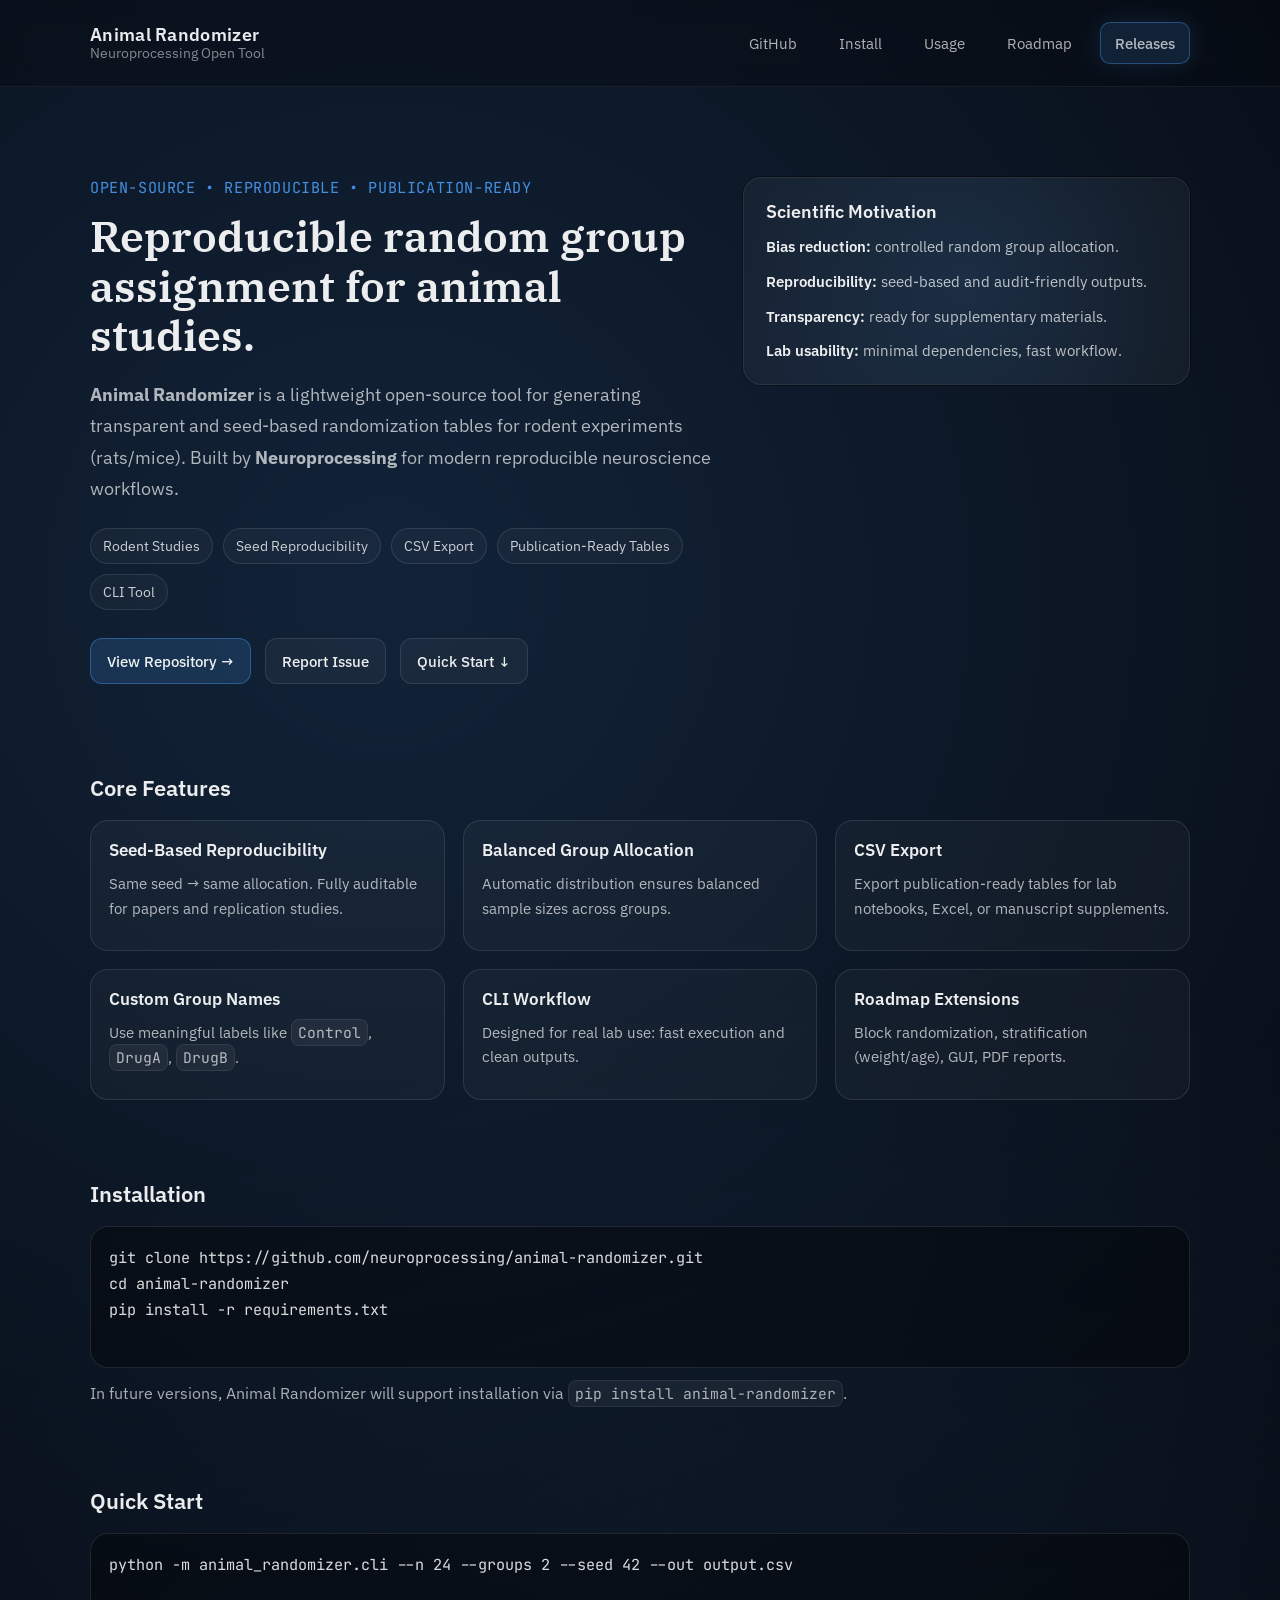
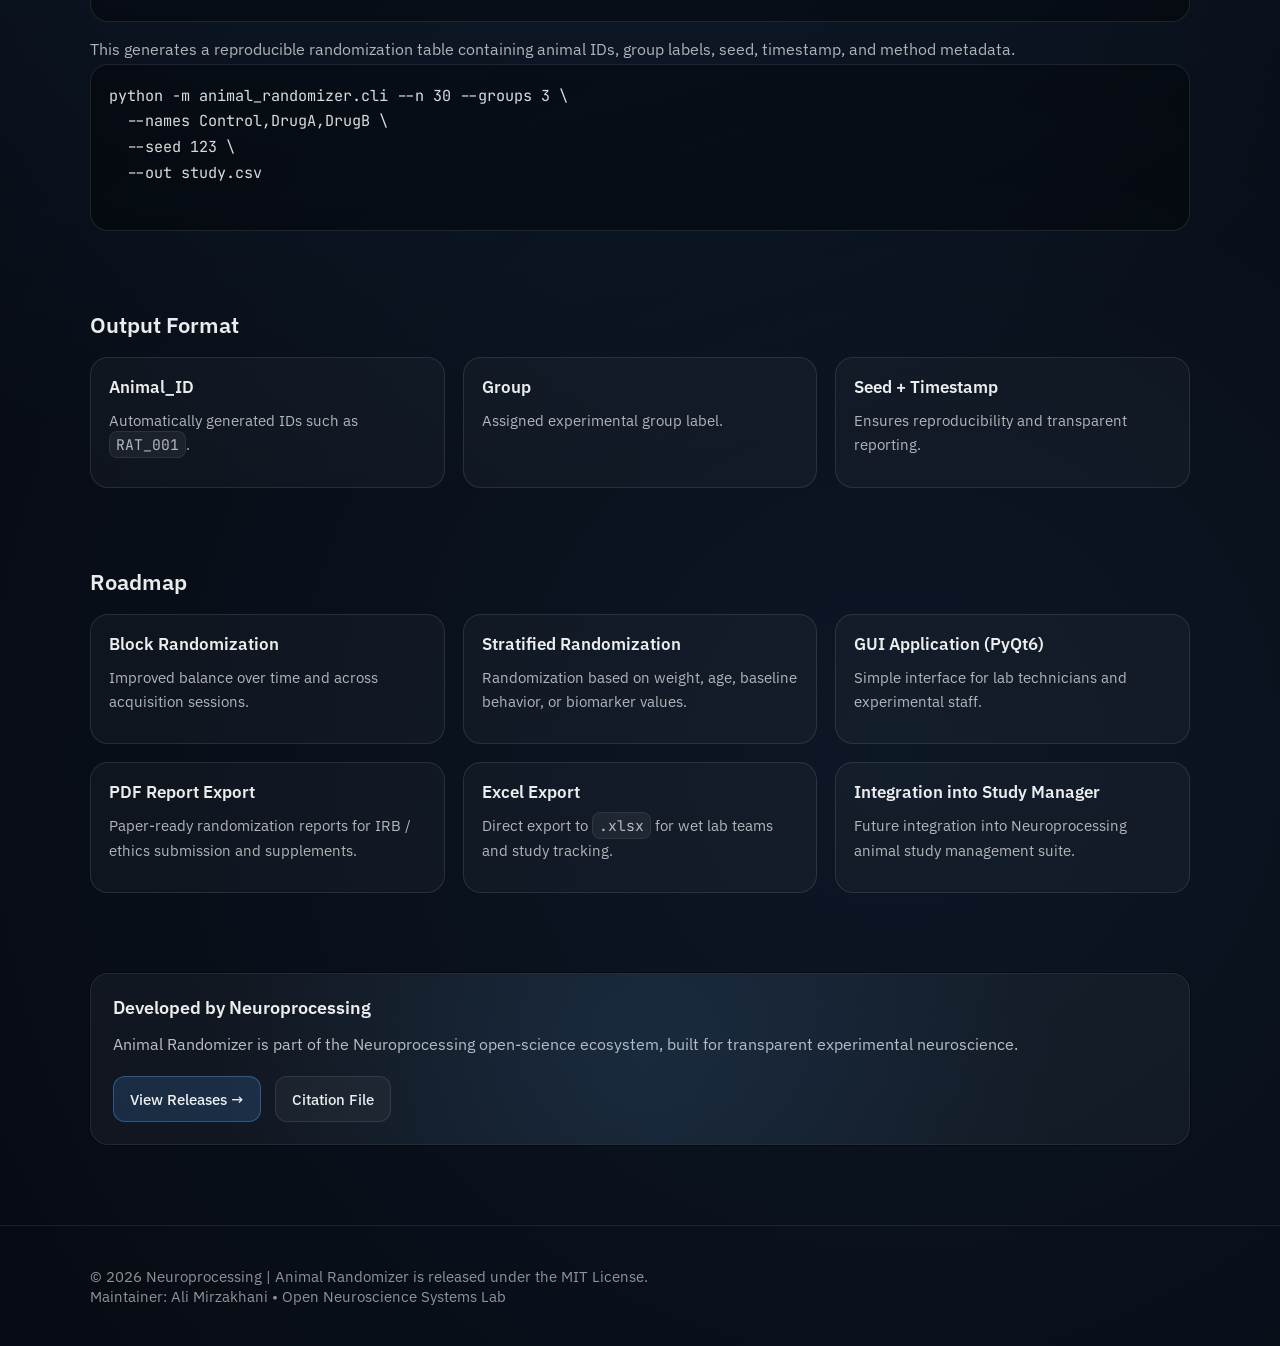
==== docs/index.html @ 0eb25665 "Create index.html" ====
<!DOCTYPE html>
<html lang="en">
<head>
  <meta charset="UTF-8" />
  <meta name="viewport" content="width=device-width, initial-scale=1.0" />

  <title>Animal Randomizer | Neuroprocessing</title>
  <meta name="description" content="Animal Randomizer is an open-source tool for reproducible random group assignment in animal studies (rats/mice). Developed by Neuroprocessing." />

  <link rel="preconnect" href="https://fonts.googleapis.com">
  <link rel="preconnect" href="https://fonts.gstatic.com" crossorigin>

  <link href="https://fonts.googleapis.com/css2?family=IBM+Plex+Sans:wght@400;500;600&family=IBM+Plex+Serif:wght@400;600&family=JetBrains+Mono:wght@400;500&display=swap" rel="stylesheet">

  <style>
    :root {
      --bg: #05070d;
      --panel: rgba(255, 255, 255, 0.04);
      --panel-border: rgba(255, 255, 255, 0.08);
      --text: rgba(255, 255, 255, 0.92);
      --muted: rgba(255, 255, 255, 0.68);
      --muted2: rgba(255, 255, 255, 0.50);
      --blue: #4da3ff;
      --blue-glow: rgba(77, 163, 255, 0.35);
      --mono: "JetBrains Mono", monospace;
      --sans: "IBM Plex Sans", sans-serif;
      --serif: "IBM Plex Serif", serif;
    }

    * { margin: 0; padding: 0; box-sizing: border-box; }

    body {
      font-family: var(--sans);
      background: radial-gradient(circle at 30% 20%, rgba(77, 163, 255, 0.18), transparent 60%),
                  radial-gradient(circle at 70% 80%, rgba(77, 163, 255, 0.10), transparent 55%),
                  var(--bg);
      color: var(--text);
      min-height: 100vh;
      overflow-x: hidden;
    }

    a {
      color: inherit;
      text-decoration: none;
    }

    .container {
      width: min(1100px, 92%);
      margin: 0 auto;
    }

    header {
      padding: 22px 0;
      border-bottom: 1px solid rgba(255, 255, 255, 0.06);
      background: rgba(0, 0, 0, 0.25);
      backdrop-filter: blur(12px);
      position: sticky;
      top: 0;
      z-index: 999;
    }

    .nav {
      display: flex;
      justify-content: space-between;
      align-items: center;
      gap: 18px;
    }

    .brand {
      display: flex;
      flex-direction: column;
      line-height: 1.1;
    }

    .brand strong {
      font-size: 1.1rem;
      font-weight: 600;
      letter-spacing: 0.3px;
    }

    .brand span {
      font-size: 0.9rem;
      color: var(--muted2);
    }

    .nav-links {
      display: flex;
      gap: 14px;
      align-items: center;
      flex-wrap: wrap;
    }

    .nav-links a {
      font-size: 0.95rem;
      color: var(--muted);
      padding: 10px 14px;
      border-radius: 10px;
      transition: 0.25s;
    }

    .nav-links a:hover {
      color: var(--text);
      background: rgba(255, 255, 255, 0.04);
      box-shadow: 0 0 0 1px rgba(255, 255, 255, 0.05);
    }

    .cta {
      background: rgba(77, 163, 255, 0.14);
      border: 1px solid rgba(77, 163, 255, 0.35);
      color: var(--text);
      font-weight: 500;
      box-shadow: 0 0 22px rgba(77, 163, 255, 0.15);
    }

    .cta:hover {
      background: rgba(77, 163, 255, 0.20);
      box-shadow: 0 0 28px rgba(77, 163, 255, 0.25);
    }

    .hero {
      padding: 90px 0 50px;
    }

    .hero-grid {
      display: grid;
      grid-template-columns: 1.4fr 1fr;
      gap: 28px;
      align-items: start;
    }

    .eyebrow {
      font-family: var(--mono);
      font-size: 0.95rem;
      color: rgba(77, 163, 255, 0.85);
      letter-spacing: 0.6px;
      margin-bottom: 14px;
    }

    h1 {
      font-family: var(--serif);
      font-size: 2.7rem;
      font-weight: 600;
      line-height: 1.15;
      margin-bottom: 18px;
    }

    .lede {
      color: var(--muted);
      font-size: 1.12rem;
      line-height: 1.75;
      margin-bottom: 24px;
    }

    .pill-row {
      display: flex;
      flex-wrap: wrap;
      gap: 10px;
      margin-bottom: 28px;
    }

    .pill {
      padding: 8px 12px;
      border-radius: 999px;
      font-size: 0.85rem;
      border: 1px solid rgba(255, 255, 255, 0.10);
      background: rgba(255, 255, 255, 0.03);
      color: rgba(255, 255, 255, 0.78);
      transition: 0.3s;
    }

    .pill:hover {
      border-color: rgba(77, 163, 255, 0.4);
      box-shadow: 0 0 18px rgba(77, 163, 255, 0.20);
      transform: translateY(-1px);
    }

    .hero-actions {
      display: flex;
      gap: 14px;
      flex-wrap: wrap;
    }

    .btn {
      padding: 12px 16px;
      border-radius: 12px;
      font-size: 0.95rem;
      font-weight: 500;
      border: 1px solid rgba(255, 255, 255, 0.10);
      background: rgba(255, 255, 255, 0.04);
      transition: 0.25s;
      display: inline-flex;
      align-items: center;
      gap: 10px;
    }

    .btn:hover {
      transform: translateY(-1px);
      border-color: rgba(77, 163, 255, 0.35);
      box-shadow: 0 0 22px rgba(77, 163, 255, 0.18);
    }

    .btn-primary {
      background: rgba(77, 163, 255, 0.16);
      border: 1px solid rgba(77, 163, 255, 0.38);
    }

    .panel {
      padding: 22px;
      border-radius: 18px;
      border: 1px solid var(--panel-border);
      background: var(--panel);
      box-shadow: 0 0 0 1px rgba(0,0,0,0.4);
      position: relative;
      overflow: hidden;
    }

    .panel::before {
      content: "";
      position: absolute;
      inset: -120px;
      background: radial-gradient(circle, rgba(77, 163, 255, 0.18), transparent 60%);
      opacity: 0.6;
      pointer-events: none;
    }

    .panel h2 {
      font-size: 1.1rem;
      font-weight: 600;
      margin-bottom: 12px;
      position: relative;
      z-index: 2;
    }

    .panel ul {
      list-style: none;
      display: flex;
      flex-direction: column;
      gap: 12px;
      position: relative;
      z-index: 2;
    }

    .panel li {
      color: rgba(255, 255, 255, 0.72);
      font-size: 0.95rem;
      line-height: 1.5;
    }

    .panel li strong {
      color: rgba(255, 255, 255, 0.92);
      font-weight: 600;
    }

    .section {
      padding: 40px 0;
    }

    .section-title {
      font-size: 1.35rem;
      margin-bottom: 18px;
      font-weight: 600;
    }

    .grid {
      display: grid;
      grid-template-columns: repeat(3, 1fr);
      gap: 18px;
    }

    .card {
      padding: 18px;
      border-radius: 18px;
      border: 1px solid rgba(255, 255, 255, 0.10);
      background: rgba(255, 255, 255, 0.03);
      transition: 0.25s;
      position: relative;
      overflow: hidden;
    }

    .card:hover {
      border-color: rgba(77, 163, 255, 0.45);
      box-shadow: 0 0 24px rgba(77, 163, 255, 0.18);
      transform: translateY(-2px);
    }

    .card h3 {
      font-size: 1.05rem;
      margin-bottom: 10px;
      font-weight: 600;
    }

    .card p {
      font-size: 0.95rem;
      color: rgba(255, 255, 255, 0.68);
      line-height: 1.6;
      margin-bottom: 12px;
    }

    code {
      font-family: var(--mono);
      font-size: 0.92rem;
      padding: 3px 6px;
      border-radius: 8px;
      background: rgba(255, 255, 255, 0.05);
      border: 1px solid rgba(255, 255, 255, 0.08);
    }

    pre {
      font-family: var(--mono);
      font-size: 0.95rem;
      line-height: 1.7;
      padding: 18px;
      border-radius: 18px;
      border: 1px solid rgba(255, 255, 255, 0.10);
      background: rgba(0, 0, 0, 0.35);
      overflow-x: auto;
      color: rgba(255, 255, 255, 0.85);
    }

    footer {
      padding: 40px 0;
      border-top: 1px solid rgba(255, 255, 255, 0.08);
      color: rgba(255, 255, 255, 0.55);
      font-size: 0.95rem;
      margin-top: 40px;
    }

    .fade-in {
      opacity: 0;
      transform: translateY(18px);
      transition: 0.8s ease;
    }

    .fade-in.visible {
      opacity: 1;
      transform: translateY(0);
    }

    @media (max-width: 900px) {
      .hero-grid {
        grid-template-columns: 1fr;
      }
      .grid {
        grid-template-columns: 1fr;
      }
      h1 {
        font-size: 2.1rem;
      }
    }
  </style>
</head>

<body>

<header>
  <div class="container nav">
    <div class="brand">
      <strong>Animal Randomizer</strong>
      <span>Neuroprocessing Open Tool</span>
    </div>

    <div class="nav-links">
      <a href="https://github.com/neuroprocessing/animal-randomizer" target="_blank">GitHub</a>
      <a href="#install">Install</a>
      <a href="#usage">Usage</a>
      <a href="#roadmap">Roadmap</a>
      <a class="cta" href="https://github.com/neuroprocessing/animal-randomizer/releases" target="_blank">Releases</a>
    </div>
  </div>
</header>


<main>

  <!-- HERO -->
  <section class="hero">
    <div class="container hero-grid">

      <div class="fade-in">
        <p class="eyebrow">OPEN-SOURCE • REPRODUCIBLE • PUBLICATION-READY</p>

        <h1>Reproducible random group assignment for animal studies.</h1>

        <p class="lede">
          <strong>Animal Randomizer</strong> is a lightweight open-source tool for generating
          transparent and seed-based randomization tables for rodent experiments (rats/mice).
          Built by <strong>Neuroprocessing</strong> for modern reproducible neuroscience workflows.
        </p>

        <div class="pill-row">
          <span class="pill">Rodent Studies</span>
          <span class="pill">Seed Reproducibility</span>
          <span class="pill">CSV Export</span>
          <span class="pill">Publication-Ready Tables</span>
          <span class="pill">CLI Tool</span>
        </div>

        <div class="hero-actions">
          <a class="btn btn-primary" href="https://github.com/neuroprocessing/animal-randomizer" target="_blank">
            View Repository →
          </a>
          <a class="btn" href="https://github.com/neuroprocessing/animal-randomizer/issues" target="_blank">
            Report Issue
          </a>
          <a class="btn" href="#usage">
            Quick Start ↓
          </a>
        </div>
      </div>

      <aside class="panel fade-in">
        <h2>Scientific Motivation</h2>
        <ul>
          <li><strong>Bias reduction:</strong> controlled random group allocation.</li>
          <li><strong>Reproducibility:</strong> seed-based and audit-friendly outputs.</li>
          <li><strong>Transparency:</strong> ready for supplementary materials.</li>
          <li><strong>Lab usability:</strong> minimal dependencies, fast workflow.</li>
        </ul>
      </aside>

    </div>
  </section>


  <!-- FEATURES -->
  <section class="section">
    <div class="container fade-in">
      <h2 class="section-title">Core Features</h2>

      <div class="grid">
        <div class="card">
          <h3>Seed-Based Reproducibility</h3>
          <p>Same seed → same allocation. Fully auditable for papers and replication studies.</p>
        </div>

        <div class="card">
          <h3>Balanced Group Allocation</h3>
          <p>Automatic distribution ensures balanced sample sizes across groups.</p>
        </div>

        <div class="card">
          <h3>CSV Export</h3>
          <p>Export publication-ready tables for lab notebooks, Excel, or manuscript supplements.</p>
        </div>

        <div class="card">
          <h3>Custom Group Names</h3>
          <p>Use meaningful labels like <code>Control</code>, <code>DrugA</code>, <code>DrugB</code>.</p>
        </div>

        <div class="card">
          <h3>CLI Workflow</h3>
          <p>Designed for real lab use: fast execution and clean outputs.</p>
        </div>

        <div class="card">
          <h3>Roadmap Extensions</h3>
          <p>Block randomization, stratification (weight/age), GUI, PDF reports.</p>
        </div>
      </div>
    </div>
  </section>


  <!-- INSTALL -->
  <section class="section" id="install">
    <div class="container fade-in">
      <h2 class="section-title">Installation</h2>

      <pre>
git clone https://github.com/neuroprocessing/animal-randomizer.git
cd animal-randomizer
pip install -r requirements.txt
      </pre>

      <p style="margin-top:12px; color: rgba(255,255,255,0.65); line-height:1.7;">
        In future versions, Animal Randomizer will support installation via <code>pip install animal-randomizer</code>.
      </p>
    </div>
  </section>


  <!-- USAGE -->
  <section class="section" id="usage">
    <div class="container fade-in">
      <h2 class="section-title">Quick Start</h2>

      <pre>
python -m animal_randomizer.cli --n 24 --groups 2 --seed 42 --out output.csv
      </pre>

      <p style="margin-top:14px; color: rgba(255,255,255,0.68); line-height:1.7;">
        This generates a reproducible randomization table containing animal IDs, group labels,
        seed, timestamp, and method metadata.
      </p>

      <pre>
python -m animal_randomizer.cli --n 30 --groups 3 \
  --names Control,DrugA,DrugB \
  --seed 123 \
  --out study.csv
      </pre>
    </div>
  </section>


  <!-- OUTPUT -->
  <section class="section">
    <div class="container fade-in">
      <h2 class="section-title">Output Format</h2>

      <div class="grid">
        <div class="card">
          <h3>Animal_ID</h3>
          <p>Automatically generated IDs such as <code>RAT_001</code>.</p>
        </div>

        <div class="card">
          <h3>Group</h3>
          <p>Assigned experimental group label.</p>
        </div>

        <div class="card">
          <h3>Seed + Timestamp</h3>
          <p>Ensures reproducibility and transparent reporting.</p>
        </div>
      </div>
    </div>
  </section>


  <!-- ROADMAP -->
  <section class="section" id="roadmap">
    <div class="container fade-in">
      <h2 class="section-title">Roadmap</h2>

      <div class="grid">
        <div class="card">
          <h3>Block Randomization</h3>
          <p>Improved balance over time and across acquisition sessions.</p>
        </div>

        <div class="card">
          <h3>Stratified Randomization</h3>
          <p>Randomization based on weight, age, baseline behavior, or biomarker values.</p>
        </div>

        <div class="card">
          <h3>GUI Application (PyQt6)</h3>
          <p>Simple interface for lab technicians and experimental staff.</p>
        </div>

        <div class="card">
          <h3>PDF Report Export</h3>
          <p>Paper-ready randomization reports for IRB / ethics submission and supplements.</p>
        </div>

        <div class="card">
          <h3>Excel Export</h3>
          <p>Direct export to <code>.xlsx</code> for wet lab teams and study tracking.</p>
        </div>

        <div class="card">
          <h3>Integration into Study Manager</h3>
          <p>Future integration into Neuroprocessing animal study management suite.</p>
        </div>
      </div>
    </div>
  </section>


  <!-- FOOTER CTA -->
  <section class="section">
    <div class="container fade-in">
      <div class="panel">
        <h2>Developed by Neuroprocessing</h2>
        <p style="color: rgba(255,255,255,0.72); line-height: 1.7; margin-top: 10px;">
          Animal Randomizer is part of the Neuroprocessing open-science ecosystem,
          built for transparent experimental neuroscience.
        </p>

        <div class="hero-actions" style="margin-top: 18px;">
          <a class="btn btn-primary" href="https://github.com/neuroprocessing/animal-randomizer/releases" target="_blank">
            View Releases →
          </a>
          <a class="btn" href="https://github.com/neuroprocessing/animal-randomizer/blob/main/CITATION.cff" target="_blank">
            Citation File
          </a>
        </div>
      </div>
    </div>
  </section>

</main>


<footer>
  <div class="container">
    <p>
      © 2026 Neuroprocessing | Animal Randomizer is released under the MIT License.
      <br />
      Maintainer: Ali Mirzakhani • Open Neuroscience Systems Lab
    </p>
  </div>
</footer>


<script>
  // Fade-in animation on scroll
  const fadeElements = document.querySelectorAll(".fade-in");

  const observer = new IntersectionObserver((entries) => {
    entries.forEach(entry => {
      if (entry.isIntersecting) {
        entry.target.classList.add("visible");
      }
    });
  }, { threshold: 0.12 });

  fadeElements.forEach(el => observer.observe(el));
</script>

</body>
</html>
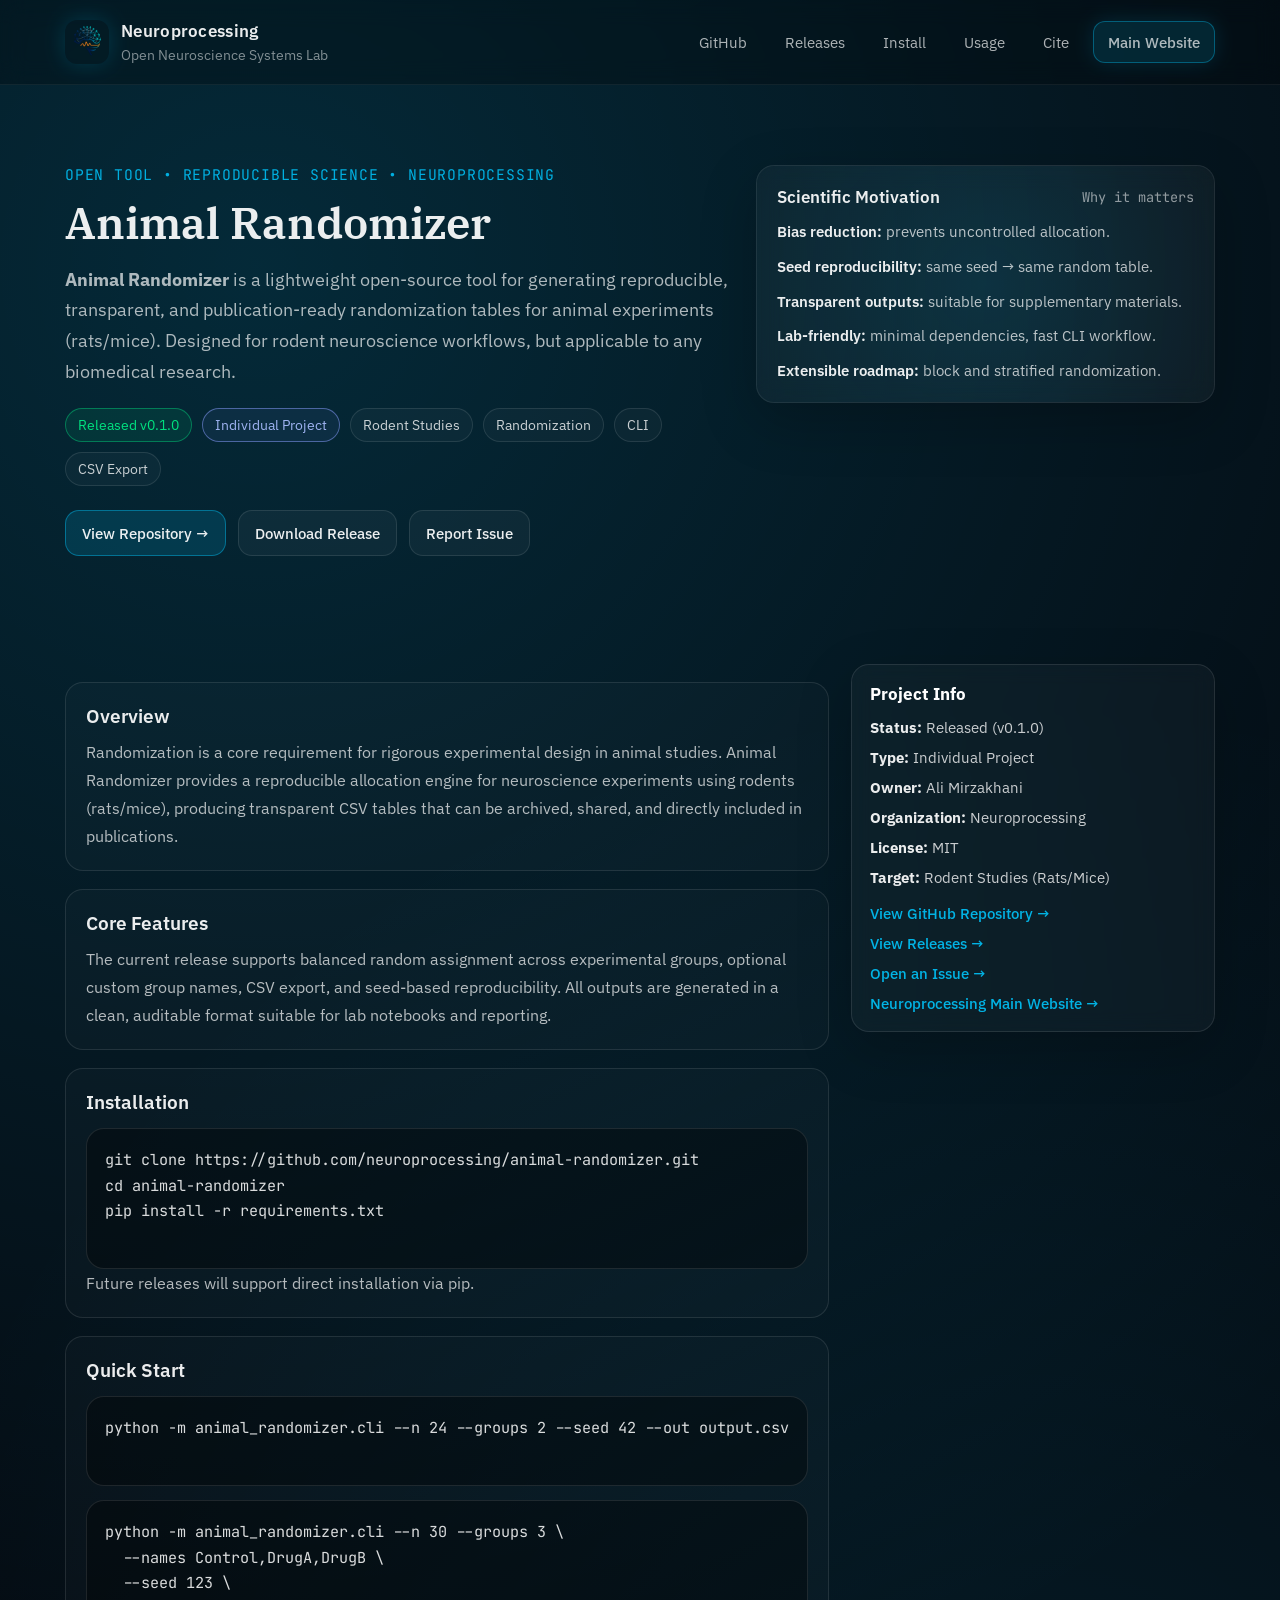
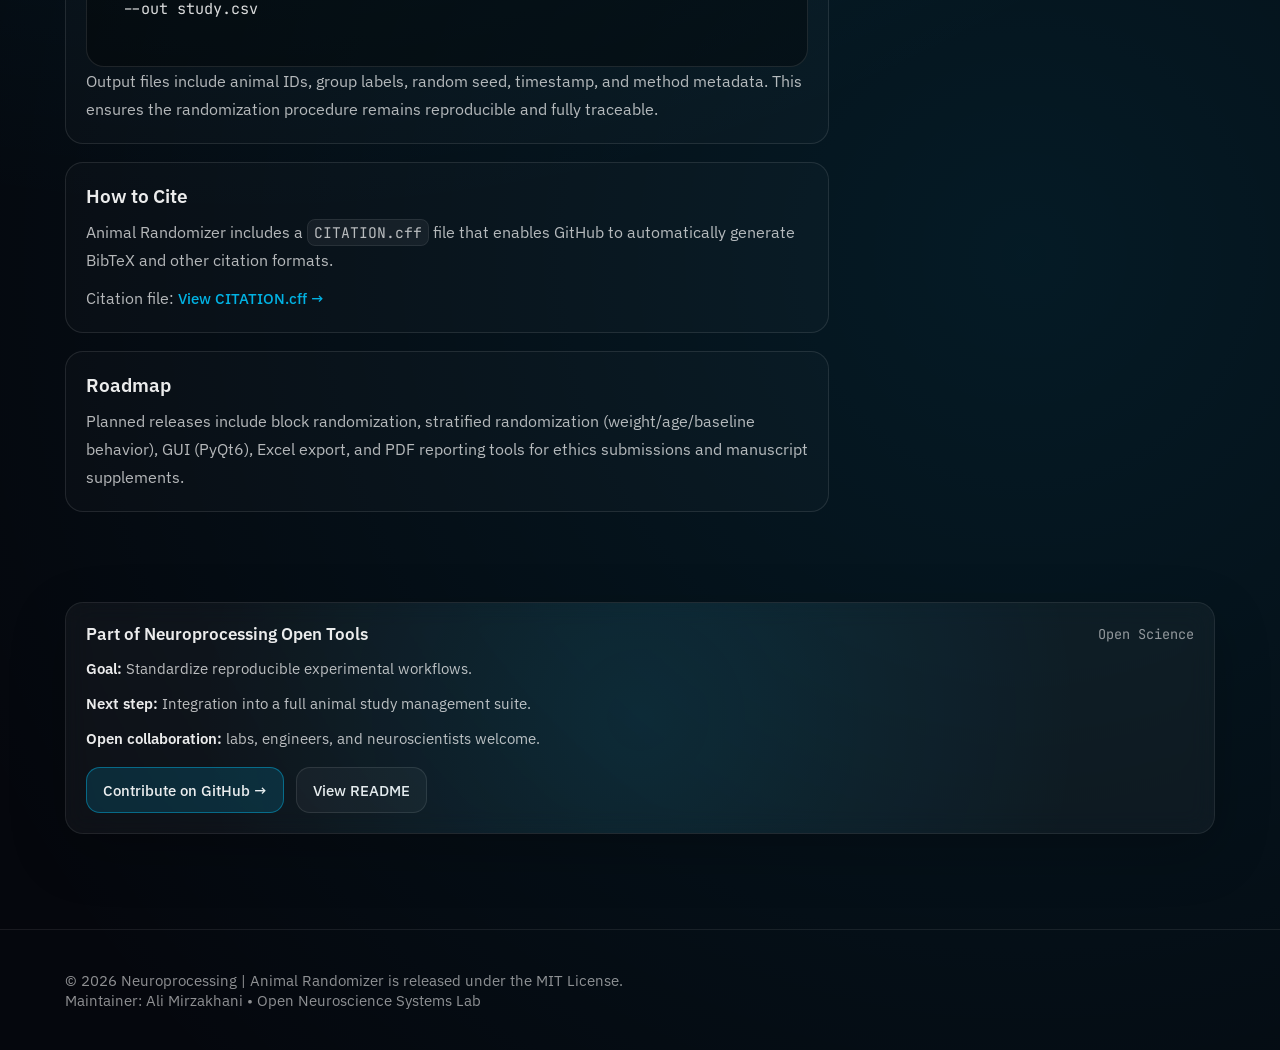
==== commit 0daa6375: "update page" ====
--- a/docs/index.html
+++ b/docs/index.html
@@ -2,38 +2,49 @@
 <html lang="en">
 <head>
   <meta charset="UTF-8" />
+  <title>Animal Randomizer | Neuroprocessing</title>
   <meta name="viewport" content="width=device-width, initial-scale=1.0" />
 
-  <title>Animal Randomizer | Neuroprocessing</title>
-  <meta name="description" content="Animal Randomizer is an open-source tool for reproducible random group assignment in animal studies (rats/mice). Developed by Neuroprocessing." />
-
-  <link rel="preconnect" href="https://fonts.googleapis.com">
-  <link rel="preconnect" href="https://fonts.gstatic.com" crossorigin>
-
-  <link href="https://fonts.googleapis.com/css2?family=IBM+Plex+Sans:wght@400;500;600&family=IBM+Plex+Serif:wght@400;600&family=JetBrains+Mono:wght@400;500&display=swap" rel="stylesheet">
+  <meta name="description"
+    content="Animal Randomizer is an open-source tool for reproducible random group assignment in rodent studies. Developed by Neuroprocessing." />
+
+  <link rel="preconnect" href="https://fonts.googleapis.com" />
+  <link rel="preconnect" href="https://fonts.gstatic.com" crossorigin />
+  <link
+    href="https://fonts.googleapis.com/css2?family=IBM+Plex+Sans:wght@400;500;600&family=IBM+Plex+Serif:wght@400;500;600&family=JetBrains+Mono:wght@400;500&display=swap"
+    rel="stylesheet" />
 
   <style>
     :root {
       --bg: #05070d;
       --panel: rgba(255, 255, 255, 0.04);
       --panel-border: rgba(255, 255, 255, 0.08);
+
       --text: rgba(255, 255, 255, 0.92);
       --muted: rgba(255, 255, 255, 0.68);
       --muted2: rgba(255, 255, 255, 0.50);
-      --blue: #4da3ff;
-      --blue-glow: rgba(77, 163, 255, 0.35);
+
+      --blue: rgba(0, 200, 255, 0.95);
+      --blue-soft: rgba(0, 200, 255, 0.12);
+      --blue-border: rgba(0, 200, 255, 0.35);
+
       --mono: "JetBrains Mono", monospace;
       --sans: "IBM Plex Sans", sans-serif;
       --serif: "IBM Plex Serif", serif;
     }
 
-    * { margin: 0; padding: 0; box-sizing: border-box; }
+    * {
+      margin: 0;
+      padding: 0;
+      box-sizing: border-box;
+    }
 
     body {
       font-family: var(--sans);
-      background: radial-gradient(circle at 30% 20%, rgba(77, 163, 255, 0.18), transparent 60%),
-                  radial-gradient(circle at 70% 80%, rgba(77, 163, 255, 0.10), transparent 55%),
-                  var(--bg);
+      background:
+        radial-gradient(circle at 20% 10%, rgba(0, 200, 255, 0.18), transparent 60%),
+        radial-gradient(circle at 80% 70%, rgba(0, 200, 255, 0.10), transparent 55%),
+        var(--bg);
       color: var(--text);
       min-height: 100vh;
       overflow-x: hidden;
@@ -45,12 +56,15 @@
     }
 
     .container {
-      width: min(1100px, 92%);
+      width: min(1150px, 92%);
       margin: 0 auto;
     }
 
-    header {
-      padding: 22px 0;
+    /* ==============================
+       HEADER (Like main website)
+    ============================== */
+    .site-header {
+      padding: 20px 0;
       border-bottom: 1px solid rgba(255, 255, 255, 0.06);
       background: rgba(0, 0, 0, 0.25);
       backdrop-filter: blur(12px);
@@ -59,7 +73,7 @@
       z-index: 999;
     }
 
-    .nav {
+    .header-inner {
       display: flex;
       justify-content: space-between;
       align-items: center;
@@ -68,121 +82,149 @@
 
     .brand {
       display: flex;
-      flex-direction: column;
-      line-height: 1.1;
-    }
-
-    .brand strong {
-      font-size: 1.1rem;
+      align-items: center;
+      gap: 12px;
+    }
+
+    .logo {
+      width: 44px;
+      height: 44px;
+      object-fit: contain;
+      border-radius: 12px;
+      box-shadow: 0 0 22px rgba(0, 200, 255, 0.18);
+    }
+
+    .brand-name {
       font-weight: 600;
+      font-size: 1.05rem;
+      margin-bottom: 3px;
       letter-spacing: 0.3px;
     }
 
-    .brand span {
+    .brand-subtitle {
       font-size: 0.9rem;
       color: var(--muted2);
     }
 
-    .nav-links {
-      display: flex;
-      gap: 14px;
+    .main-nav {
+      display: flex;
+      gap: 10px;
+      flex-wrap: wrap;
       align-items: center;
-      flex-wrap: wrap;
-    }
-
-    .nav-links a {
+      justify-content: flex-end;
+    }
+
+    .main-nav a {
       font-size: 0.95rem;
       color: var(--muted);
       padding: 10px 14px;
-      border-radius: 10px;
+      border-radius: 12px;
       transition: 0.25s;
     }
 
-    .nav-links a:hover {
+    .main-nav a:hover {
       color: var(--text);
       background: rgba(255, 255, 255, 0.04);
-      box-shadow: 0 0 0 1px rgba(255, 255, 255, 0.05);
-    }
-
-    .cta {
-      background: rgba(77, 163, 255, 0.14);
-      border: 1px solid rgba(77, 163, 255, 0.35);
+      box-shadow: 0 0 0 1px rgba(255, 255, 255, 0.06);
+    }
+
+    .nav-cta {
+      background: var(--blue-soft);
+      border: 1px solid var(--blue-border);
       color: var(--text);
       font-weight: 500;
-      box-shadow: 0 0 22px rgba(77, 163, 255, 0.15);
-    }
-
-    .cta:hover {
-      background: rgba(77, 163, 255, 0.20);
-      box-shadow: 0 0 28px rgba(77, 163, 255, 0.25);
-    }
-
+      box-shadow: 0 0 20px rgba(0, 200, 255, 0.14);
+    }
+
+    .nav-cta:hover {
+      background: rgba(0, 200, 255, 0.18);
+      box-shadow: 0 0 28px rgba(0, 200, 255, 0.22);
+    }
+
+    /* ==============================
+       HERO
+    ============================== */
     .hero {
-      padding: 90px 0 50px;
+      padding: 80px 0 45px;
     }
 
     .hero-grid {
       display: grid;
-      grid-template-columns: 1.4fr 1fr;
-      gap: 28px;
+      grid-template-columns: 1.45fr 1fr;
+      gap: 26px;
       align-items: start;
     }
 
     .eyebrow {
       font-family: var(--mono);
-      font-size: 0.95rem;
-      color: rgba(77, 163, 255, 0.85);
-      letter-spacing: 0.6px;
+      font-size: 0.92rem;
+      color: rgba(0, 200, 255, 0.85);
+      letter-spacing: 0.8px;
       margin-bottom: 14px;
     }
 
     h1 {
       font-family: var(--serif);
-      font-size: 2.7rem;
+      font-size: 2.75rem;
       font-weight: 600;
       line-height: 1.15;
-      margin-bottom: 18px;
-    }
-
-    .lede {
+      margin-bottom: 16px;
+    }
+
+    .hero-lede {
       color: var(--muted);
-      font-size: 1.12rem;
+      font-size: 1.1rem;
       line-height: 1.75;
-      margin-bottom: 24px;
-    }
-
-    .pill-row {
+      margin-bottom: 20px;
+      max-width: 75ch;
+    }
+
+    .badge-row {
       display: flex;
       flex-wrap: wrap;
       gap: 10px;
-      margin-bottom: 28px;
-    }
-
-    .pill {
-      padding: 8px 12px;
+      margin-top: 16px;
+      margin-bottom: 24px;
+    }
+
+    .badge {
+      font-size: 0.85rem;
+      padding: 7px 12px;
       border-radius: 999px;
-      font-size: 0.85rem;
       border: 1px solid rgba(255, 255, 255, 0.10);
       background: rgba(255, 255, 255, 0.03);
       color: rgba(255, 255, 255, 0.78);
       transition: 0.3s;
     }
 
-    .pill:hover {
-      border-color: rgba(77, 163, 255, 0.4);
-      box-shadow: 0 0 18px rgba(77, 163, 255, 0.20);
+    .badge:hover {
+      border-color: rgba(0, 200, 255, 0.45);
+      box-shadow: 0 0 20px rgba(0, 200, 255, 0.18);
       transform: translateY(-1px);
     }
 
+    .badge.status {
+      border-color: rgba(0, 255, 140, 0.35);
+      color: rgba(0, 255, 140, 0.85);
+      background: rgba(0, 255, 140, 0.08);
+    }
+
+    .badge.individual {
+      border-color: rgba(140, 160, 255, 0.50);
+      color: rgba(170, 190, 255, 0.92);
+      background: rgba(120, 140, 255, 0.08);
+    }
+
     .hero-actions {
       display: flex;
-      gap: 14px;
       flex-wrap: wrap;
+      gap: 12px;
+      margin-top: 18px;
     }
 
     .btn {
       padding: 12px 16px;
-      border-radius: 12px;
+      border-radius: 14px;
       font-size: 0.95rem;
       font-weight: 500;
       border: 1px solid rgba(255, 255, 255, 0.10);
@@ -195,43 +237,59 @@
 
     .btn:hover {
       transform: translateY(-1px);
-      border-color: rgba(77, 163, 255, 0.35);
-      box-shadow: 0 0 22px rgba(77, 163, 255, 0.18);
+      border-color: rgba(0, 200, 255, 0.35);
+      box-shadow: 0 0 22px rgba(0, 200, 255, 0.18);
     }
 
     .btn-primary {
-      background: rgba(77, 163, 255, 0.16);
-      border: 1px solid rgba(77, 163, 255, 0.38);
-    }
-
-    .panel {
-      padding: 22px;
+      background: rgba(0, 200, 255, 0.14);
+      border: 1px solid rgba(0, 200, 255, 0.40);
+    }
+
+    /* ==============================
+       PANEL / CARD SYSTEM
+    ============================== */
+    .hero-panel {
+      padding: 20px;
       border-radius: 18px;
       border: 1px solid var(--panel-border);
       background: var(--panel);
-      box-shadow: 0 0 0 1px rgba(0,0,0,0.4);
+      box-shadow: 0 18px 55px rgba(0, 0, 0, 0.22);
+      backdrop-filter: blur(12px);
       position: relative;
       overflow: hidden;
     }
 
-    .panel::before {
+    .hero-panel::before {
       content: "";
       position: absolute;
       inset: -120px;
-      background: radial-gradient(circle, rgba(77, 163, 255, 0.18), transparent 60%);
-      opacity: 0.6;
+      background: radial-gradient(circle, rgba(0, 200, 255, 0.18), transparent 60%);
+      opacity: 0.55;
       pointer-events: none;
     }
 
-    .panel h2 {
-      font-size: 1.1rem;
-      font-weight: 600;
+    .panel-header {
+      display: flex;
+      justify-content: space-between;
+      align-items: center;
       margin-bottom: 12px;
       position: relative;
       z-index: 2;
     }
 
-    .panel ul {
+    .panel-header strong {
+      font-size: 1.05rem;
+      font-weight: 600;
+    }
+
+    .panel-note {
+      font-size: 0.85rem;
+      color: rgba(255, 255, 255, 0.55);
+      font-family: var(--mono);
+    }
+
+    .signal-list {
       list-style: none;
       display: flex;
       flex-direction: column;
@@ -240,31 +298,42 @@
       z-index: 2;
     }
 
-    .panel li {
+    .signal-list li {
       color: rgba(255, 255, 255, 0.72);
       font-size: 0.95rem;
       line-height: 1.5;
     }
 
-    .panel li strong {
+    .signal-list li strong {
       color: rgba(255, 255, 255, 0.92);
       font-weight: 600;
     }
 
     .section {
-      padding: 40px 0;
-    }
-
-    .section-title {
-      font-size: 1.35rem;
+      padding: 45px 0;
+    }
+
+    .section-header {
       margin-bottom: 18px;
+    }
+
+    .section-header h2 {
+      font-size: 1.45rem;
       font-weight: 600;
-    }
-
-    .grid {
+      margin-bottom: 10px;
+    }
+
+    .section-intro {
+      color: rgba(255, 255, 255, 0.68);
+      line-height: 1.75;
+      max-width: 85ch;
+    }
+
+    .card-grid {
       display: grid;
       grid-template-columns: repeat(3, 1fr);
       gap: 18px;
+      margin-top: 18px;
     }
 
     .card {
@@ -278,8 +347,8 @@
     }
 
     .card:hover {
-      border-color: rgba(77, 163, 255, 0.45);
-      box-shadow: 0 0 24px rgba(77, 163, 255, 0.18);
+      border-color: rgba(0, 200, 255, 0.45);
+      box-shadow: 0 0 24px rgba(0, 200, 255, 0.18);
       transform: translateY(-2px);
     }
 
@@ -315,20 +384,112 @@
       background: rgba(0, 0, 0, 0.35);
       overflow-x: auto;
       color: rgba(255, 255, 255, 0.85);
-    }
-
+      margin-top: 14px;
+    }
+
+    /* ==============================
+       DETAILS GRID
+    ============================== */
+    .detail-grid {
+      display: grid;
+      grid-template-columns: 2fr 1fr;
+      gap: 22px;
+      align-items: start;
+      margin-top: 18px;
+    }
+
+    .section-block {
+      margin-top: 18px;
+      padding: 20px;
+      border-radius: 18px;
+      border: 1px solid rgba(255, 255, 255, 0.10);
+      background: rgba(255, 255, 255, 0.02);
+      transition: 0.25s;
+    }
+
+    .section-block:hover {
+      border-color: rgba(0, 200, 255, 0.55);
+      box-shadow: 0 0 0 2px rgba(0, 200, 255, 0.18);
+    }
+
+    .section-block h3 {
+      font-size: 1.2rem;
+      font-weight: 600;
+      margin-bottom: 10px;
+    }
+
+    .section-block p {
+      color: rgba(255, 255, 255, 0.70);
+      line-height: 1.75;
+      max-width: 85ch;
+    }
+
+    .info-box {
+      padding: 18px;
+      border-radius: 18px;
+      border: 1px solid rgba(255, 255, 255, 0.10);
+      background: rgba(255, 255, 255, 0.03);
+      box-shadow: 0 18px 55px rgba(0, 0, 0, 0.20);
+      backdrop-filter: blur(10px);
+    }
+
+    .info-box h3 {
+      margin-top: 0;
+      font-size: 1.05rem;
+      color: white;
+      margin-bottom: 12px;
+    }
+
+    .info-list {
+      list-style: none;
+      display: flex;
+      flex-direction: column;
+      gap: 10px;
+      font-size: 0.95rem;
+      color: rgba(255, 255, 255, 0.78);
+    }
+
+    .info-list li strong {
+      color: rgba(255, 255, 255, 0.92);
+    }
+
+    .mini-links {
+      margin-top: 16px;
+      display: flex;
+      flex-direction: column;
+      gap: 10px;
+    }
+
+    .text-link {
+      font-size: 0.95rem;
+      color: rgba(0, 200, 255, 0.88);
+      font-weight: 500;
+      transition: 0.25s;
+    }
+
+    .text-link:hover {
+      color: rgba(0, 200, 255, 1);
+      text-decoration: underline;
+    }
+
+    /* ==============================
+       FOOTER
+    ============================== */
     footer {
       padding: 40px 0;
       border-top: 1px solid rgba(255, 255, 255, 0.08);
       color: rgba(255, 255, 255, 0.55);
       font-size: 0.95rem;
-      margin-top: 40px;
-    }
-
+      margin-top: 50px;
+    }
+
+    /* ==============================
+       FADE-IN
+    ============================== */
     .fade-in {
       opacity: 0;
       transform: translateY(18px);
-      transition: 0.8s ease;
+      transition: opacity 0.85s ease, transform 0.85s ease;
     }
 
     .fade-in.visible {
@@ -336,15 +497,28 @@
       transform: translateY(0);
     }
 
-    @media (max-width: 900px) {
+    /* ==============================
+       RESPONSIVE
+    ============================== */
+    @media (max-width: 980px) {
       .hero-grid {
         grid-template-columns: 1fr;
       }
-      .grid {
+
+      .detail-grid {
         grid-template-columns: 1fr;
       }
+
+      .card-grid {
+        grid-template-columns: 1fr;
+      }
+
       h1 {
-        font-size: 2.1rem;
+        font-size: 2.2rem;
+      }
+
+      .main-nav {
+        justify-content: flex-start;
       }
     }
   </style>
@@ -352,273 +526,250 @@
 
 <body>
 
-<header>
-  <div class="container nav">
-    <div class="brand">
-      <strong>Animal Randomizer</strong>
-      <span>Neuroprocessing Open Tool</span>
+  <!-- HEADER -->
+  <header class="site-header">
+    <div class="container header-inner">
+
+      <a class="brand" href="https://neuroprocessing.github.io/" target="_blank" aria-label="Neuroprocessing Home">
+        <img src="assets/images/Logo.png" alt="Neuroprocessing logo" class="logo" />
+        <div>
+          <p class="brand-name">Neuroprocessing</p>
+          <p class="brand-subtitle">Open Neuroscience Systems Lab</p>
+        </div>
+      </a>
+
+      <nav class="main-nav" aria-label="Primary">
+        <a href="https://github.com/neuroprocessing/animal-randomizer" target="_blank">GitHub</a>
+        <a href="https://github.com/neuroprocessing/animal-randomizer/releases" target="_blank">Releases</a>
+        <a href="#install">Install</a>
+        <a href="#usage">Usage</a>
+        <a href="#cite">Cite</a>
+        <a href="https://neuroprocessing.github.io/" class="nav-cta" target="_blank">Main Website</a>
+      </nav>
+
     </div>
-
-    <div class="nav-links">
-      <a href="https://github.com/neuroprocessing/animal-randomizer" target="_blank">GitHub</a>
-      <a href="#install">Install</a>
-      <a href="#usage">Usage</a>
-      <a href="#roadmap">Roadmap</a>
-      <a class="cta" href="https://github.com/neuroprocessing/animal-randomizer/releases" target="_blank">Releases</a>
-    </div>
-  </div>
-</header>
-
-
-<main>
-
-  <!-- HERO -->
-  <section class="hero">
-    <div class="container hero-grid">
-
-      <div class="fade-in">
-        <p class="eyebrow">OPEN-SOURCE • REPRODUCIBLE • PUBLICATION-READY</p>
-
-        <h1>Reproducible random group assignment for animal studies.</h1>
-
-        <p class="lede">
-          <strong>Animal Randomizer</strong> is a lightweight open-source tool for generating
-          transparent and seed-based randomization tables for rodent experiments (rats/mice).
-          Built by <strong>Neuroprocessing</strong> for modern reproducible neuroscience workflows.
-        </p>
-
-        <div class="pill-row">
-          <span class="pill">Rodent Studies</span>
-          <span class="pill">Seed Reproducibility</span>
-          <span class="pill">CSV Export</span>
-          <span class="pill">Publication-Ready Tables</span>
-          <span class="pill">CLI Tool</span>
+  </header>
+
+  <main>
+
+    <!-- HERO -->
+    <section class="hero">
+      <div class="container hero-grid">
+
+        <div class="fade-in">
+          <p class="eyebrow">OPEN TOOL • REPRODUCIBLE SCIENCE • NEUROPROCESSING</p>
+
+          <h1>Animal Randomizer</h1>
+
+          <p class="hero-lede">
+            <strong>Animal Randomizer</strong> is a lightweight open-source tool for generating
+            reproducible, transparent, and publication-ready randomization tables for animal experiments
+            (rats/mice). Designed for rodent neuroscience workflows, but applicable to any biomedical research.
+          </p>
+
+          <div class="badge-row">
+            <span class="badge status">Released v0.1.0</span>
+            <span class="badge individual">Individual Project</span>
+            <span class="badge">Rodent Studies</span>
+            <span class="badge">Randomization</span>
+            <span class="badge">CLI</span>
+            <span class="badge">CSV Export</span>
+          </div>
+
+          <div class="hero-actions">
+            <a class="btn btn-primary" href="https://github.com/neuroprocessing/animal-randomizer" target="_blank">
+              View Repository →
+            </a>
+            <a class="btn" href="https://github.com/neuroprocessing/animal-randomizer/releases" target="_blank">
+              Download Release
+            </a>
+            <a class="btn" href="https://github.com/neuroprocessing/animal-randomizer/issues" target="_blank">
+              Report Issue
+            </a>
+          </div>
         </div>
 
-        <div class="hero-actions">
-          <a class="btn btn-primary" href="https://github.com/neuroprocessing/animal-randomizer" target="_blank">
-            View Repository →
-          </a>
-          <a class="btn" href="https://github.com/neuroprocessing/animal-randomizer/issues" target="_blank">
-            Report Issue
-          </a>
-          <a class="btn" href="#usage">
-            Quick Start ↓
-          </a>
-        </div>
+        <aside class="hero-panel fade-in">
+          <div class="panel-header">
+            <strong>Scientific Motivation</strong>
+            <span class="panel-note">Why it matters</span>
+          </div>
+
+          <ul class="signal-list">
+            <li><strong>Bias reduction:</strong> prevents uncontrolled allocation.</li>
+            <li><strong>Seed reproducibility:</strong> same seed → same random table.</li>
+            <li><strong>Transparent outputs:</strong> suitable for supplementary materials.</li>
+            <li><strong>Lab-friendly:</strong> minimal dependencies, fast CLI workflow.</li>
+            <li><strong>Extensible roadmap:</strong> block and stratified randomization.</li>
+          </ul>
+        </aside>
+
       </div>
-
-      <aside class="panel fade-in">
-        <h2>Scientific Motivation</h2>
-        <ul>
-          <li><strong>Bias reduction:</strong> controlled random group allocation.</li>
-          <li><strong>Reproducibility:</strong> seed-based and audit-friendly outputs.</li>
-          <li><strong>Transparency:</strong> ready for supplementary materials.</li>
-          <li><strong>Lab usability:</strong> minimal dependencies, fast workflow.</li>
-        </ul>
-      </aside>
-
-    </div>
-  </section>
-
-
-  <!-- FEATURES -->
-  <section class="section">
-    <div class="container fade-in">
-      <h2 class="section-title">Core Features</h2>
-
-      <div class="grid">
-        <div class="card">
-          <h3>Seed-Based Reproducibility</h3>
-          <p>Same seed → same allocation. Fully auditable for papers and replication studies.</p>
-        </div>
-
-        <div class="card">
-          <h3>Balanced Group Allocation</h3>
-          <p>Automatic distribution ensures balanced sample sizes across groups.</p>
-        </div>
-
-        <div class="card">
-          <h3>CSV Export</h3>
-          <p>Export publication-ready tables for lab notebooks, Excel, or manuscript supplements.</p>
-        </div>
-
-        <div class="card">
-          <h3>Custom Group Names</h3>
-          <p>Use meaningful labels like <code>Control</code>, <code>DrugA</code>, <code>DrugB</code>.</p>
-        </div>
-
-        <div class="card">
-          <h3>CLI Workflow</h3>
-          <p>Designed for real lab use: fast execution and clean outputs.</p>
-        </div>
-
-        <div class="card">
-          <h3>Roadmap Extensions</h3>
-          <p>Block randomization, stratification (weight/age), GUI, PDF reports.</p>
-        </div>
-      </div>
-    </div>
-  </section>
-
-
-  <!-- INSTALL -->
-  <section class="section" id="install">
-    <div class="container fade-in">
-      <h2 class="section-title">Installation</h2>
-
-      <pre>
+    </section>
+
+    <!-- DETAILS -->
+    <section class="section">
+      <div class="container detail-grid fade-in">
+
+        <div>
+
+          <div class="section-block">
+            <h3>Overview</h3>
+            <p>
+              Randomization is a core requirement for rigorous experimental design in animal studies.
+              Animal Randomizer provides a reproducible allocation engine for neuroscience experiments
+              using rodents (rats/mice), producing transparent CSV tables that can be archived,
+              shared, and directly included in publications.
+            </p>
+          </div>
+
+          <div class="section-block">
+            <h3>Core Features</h3>
+            <p>
+              The current release supports balanced random assignment across experimental groups,
+              optional custom group names, CSV export, and seed-based reproducibility.
+              All outputs are generated in a clean, auditable format suitable for lab notebooks and reporting.
+            </p>
+          </div>
+
+          <div class="section-block" id="install">
+            <h3>Installation</h3>
+            <pre>
 git clone https://github.com/neuroprocessing/animal-randomizer.git
 cd animal-randomizer
 pip install -r requirements.txt
-      </pre>
-
-      <p style="margin-top:12px; color: rgba(255,255,255,0.65); line-height:1.7;">
-        In future versions, Animal Randomizer will support installation via <code>pip install animal-randomizer</code>.
-      </p>
-    </div>
-  </section>
-
-
-  <!-- USAGE -->
-  <section class="section" id="usage">
-    <div class="container fade-in">
-      <h2 class="section-title">Quick Start</h2>
-
-      <pre>
+            </pre>
+            <p>
+              Future releases will support direct installation via pip.
+            </p>
+          </div>
+
+          <div class="section-block" id="usage">
+            <h3>Quick Start</h3>
+            <pre>
 python -m animal_randomizer.cli --n 24 --groups 2 --seed 42 --out output.csv
-      </pre>
-
-      <p style="margin-top:14px; color: rgba(255,255,255,0.68); line-height:1.7;">
-        This generates a reproducible randomization table containing animal IDs, group labels,
-        seed, timestamp, and method metadata.
-      </p>
-
-      <pre>
+            </pre>
+
+            <pre>
 python -m animal_randomizer.cli --n 30 --groups 3 \
   --names Control,DrugA,DrugB \
   --seed 123 \
   --out study.csv
-      </pre>
-    </div>
-  </section>
-
-
-  <!-- OUTPUT -->
-  <section class="section">
-    <div class="container fade-in">
-      <h2 class="section-title">Output Format</h2>
-
-      <div class="grid">
-        <div class="card">
-          <h3>Animal_ID</h3>
-          <p>Automatically generated IDs such as <code>RAT_001</code>.</p>
+            </pre>
+
+            <p>
+              Output files include animal IDs, group labels, random seed, timestamp, and method metadata.
+              This ensures the randomization procedure remains reproducible and fully traceable.
+            </p>
+          </div>
+
+          <div class="section-block" id="cite">
+            <h3>How to Cite</h3>
+            <p>
+              Animal Randomizer includes a <code>CITATION.cff</code> file that enables GitHub to automatically generate
+              BibTeX and other citation formats.
+            </p>
+            <p style="margin-top:10px;">
+              Citation file:
+              <a class="text-link" href="https://github.com/neuroprocessing/animal-randomizer/blob/main/CITATION.cff" target="_blank">
+                View CITATION.cff →
+              </a>
+            </p>
+          </div>
+
+          <div class="section-block">
+            <h3>Roadmap</h3>
+            <p>
+              Planned releases include block randomization, stratified randomization (weight/age/baseline behavior),
+              GUI (PyQt6), Excel export, and PDF reporting tools for ethics submissions and manuscript supplements.
+            </p>
+          </div>
+
         </div>
 
-        <div class="card">
-          <h3>Group</h3>
-          <p>Assigned experimental group label.</p>
-        </div>
-
-        <div class="card">
-          <h3>Seed + Timestamp</h3>
-          <p>Ensures reproducibility and transparent reporting.</p>
+        <!-- SIDEBAR -->
+        <aside class="info-box">
+          <h3>Project Info</h3>
+          <ul class="info-list">
+            <li><strong>Status:</strong> Released (v0.1.0)</li>
+            <li><strong>Type:</strong> Individual Project</li>
+            <li><strong>Owner:</strong> Ali Mirzakhani</li>
+            <li><strong>Organization:</strong> Neuroprocessing</li>
+            <li><strong>License:</strong> MIT</li>
+            <li><strong>Target:</strong> Rodent Studies (Rats/Mice)</li>
+          </ul>
+
+          <div class="mini-links">
+            <a class="text-link" href="https://github.com/neuroprocessing/animal-randomizer" target="_blank">
+              View GitHub Repository →
+            </a>
+            <a class="text-link" href="https://github.com/neuroprocessing/animal-randomizer/releases" target="_blank">
+              View Releases →
+            </a>
+            <a class="text-link" href="https://github.com/neuroprocessing/animal-randomizer/issues" target="_blank">
+              Open an Issue →
+            </a>
+            <a class="text-link" href="https://neuroprocessing.github.io/" target="_blank">
+              Neuroprocessing Main Website →
+            </a>
+          </div>
+        </aside>
+
+      </div>
+    </section>
+
+    <!-- FINAL CTA -->
+    <section class="section">
+      <div class="container fade-in">
+        <div class="hero-panel">
+          <div class="panel-header">
+            <strong>Part of Neuroprocessing Open Tools</strong>
+            <span class="panel-note">Open Science</span>
+          </div>
+
+          <ul class="signal-list">
+            <li><strong>Goal:</strong> Standardize reproducible experimental workflows.</li>
+            <li><strong>Next step:</strong> Integration into a full animal study management suite.</li>
+            <li><strong>Open collaboration:</strong> labs, engineers, and neuroscientists welcome.</li>
+          </ul>
+
+          <div class="hero-actions" style="margin-top: 18px;">
+            <a class="btn btn-primary" href="https://github.com/neuroprocessing/animal-randomizer" target="_blank">
+              Contribute on GitHub →
+            </a>
+            <a class="btn" href="https://github.com/neuroprocessing/animal-randomizer/blob/main/README.md" target="_blank">
+              View README
+            </a>
+          </div>
         </div>
       </div>
+    </section>
+
+  </main>
+
+  <footer>
+    <div class="container">
+      <p>
+        © 2026 Neuroprocessing | Animal Randomizer is released under the MIT License.
+        <br />
+        Maintainer: Ali Mirzakhani • Open Neuroscience Systems Lab
+      </p>
     </div>
-  </section>
-
-
-  <!-- ROADMAP -->
-  <section class="section" id="roadmap">
-    <div class="container fade-in">
-      <h2 class="section-title">Roadmap</h2>
-
-      <div class="grid">
-        <div class="card">
-          <h3>Block Randomization</h3>
-          <p>Improved balance over time and across acquisition sessions.</p>
-        </div>
-
-        <div class="card">
-          <h3>Stratified Randomization</h3>
-          <p>Randomization based on weight, age, baseline behavior, or biomarker values.</p>
-        </div>
-
-        <div class="card">
-          <h3>GUI Application (PyQt6)</h3>
-          <p>Simple interface for lab technicians and experimental staff.</p>
-        </div>
-
-        <div class="card">
-          <h3>PDF Report Export</h3>
-          <p>Paper-ready randomization reports for IRB / ethics submission and supplements.</p>
-        </div>
-
-        <div class="card">
-          <h3>Excel Export</h3>
-          <p>Direct export to <code>.xlsx</code> for wet lab teams and study tracking.</p>
-        </div>
-
-        <div class="card">
-          <h3>Integration into Study Manager</h3>
-          <p>Future integration into Neuroprocessing animal study management suite.</p>
-        </div>
-      </div>
-    </div>
-  </section>
-
-
-  <!-- FOOTER CTA -->
-  <section class="section">
-    <div class="container fade-in">
-      <div class="panel">
-        <h2>Developed by Neuroprocessing</h2>
-        <p style="color: rgba(255,255,255,0.72); line-height: 1.7; margin-top: 10px;">
-          Animal Randomizer is part of the Neuroprocessing open-science ecosystem,
-          built for transparent experimental neuroscience.
-        </p>
-
-        <div class="hero-actions" style="margin-top: 18px;">
-          <a class="btn btn-primary" href="https://github.com/neuroprocessing/animal-randomizer/releases" target="_blank">
-            View Releases →
-          </a>
-          <a class="btn" href="https://github.com/neuroprocessing/animal-randomizer/blob/main/CITATION.cff" target="_blank">
-            Citation File
-          </a>
-        </div>
-      </div>
-    </div>
-  </section>
-
-</main>
-
-
-<footer>
-  <div class="container">
-    <p>
-      © 2026 Neuroprocessing | Animal Randomizer is released under the MIT License.
-      <br />
-      Maintainer: Ali Mirzakhani • Open Neuroscience Systems Lab
-    </p>
-  </div>
-</footer>
-
-
-<script>
-  // Fade-in animation on scroll
-  const fadeElements = document.querySelectorAll(".fade-in");
-
-  const observer = new IntersectionObserver((entries) => {
-    entries.forEach(entry => {
-      if (entry.isIntersecting) {
-        entry.target.classList.add("visible");
-      }
-    });
-  }, { threshold: 0.12 });
-
-  fadeElements.forEach(el => observer.observe(el));
-</script>
+  </footer>
+
+  <script>
+    const fadeElements = document.querySelectorAll(".fade-in");
+
+    const observer = new IntersectionObserver((entries) => {
+      entries.forEach(entry => {
+        if (entry.isIntersecting) {
+          entry.target.classList.add("visible");
+        }
+      });
+    }, { threshold: 0.12 });
+
+    fadeElements.forEach(el => observer.observe(el));
+  </script>
 
 </body>
 </html>
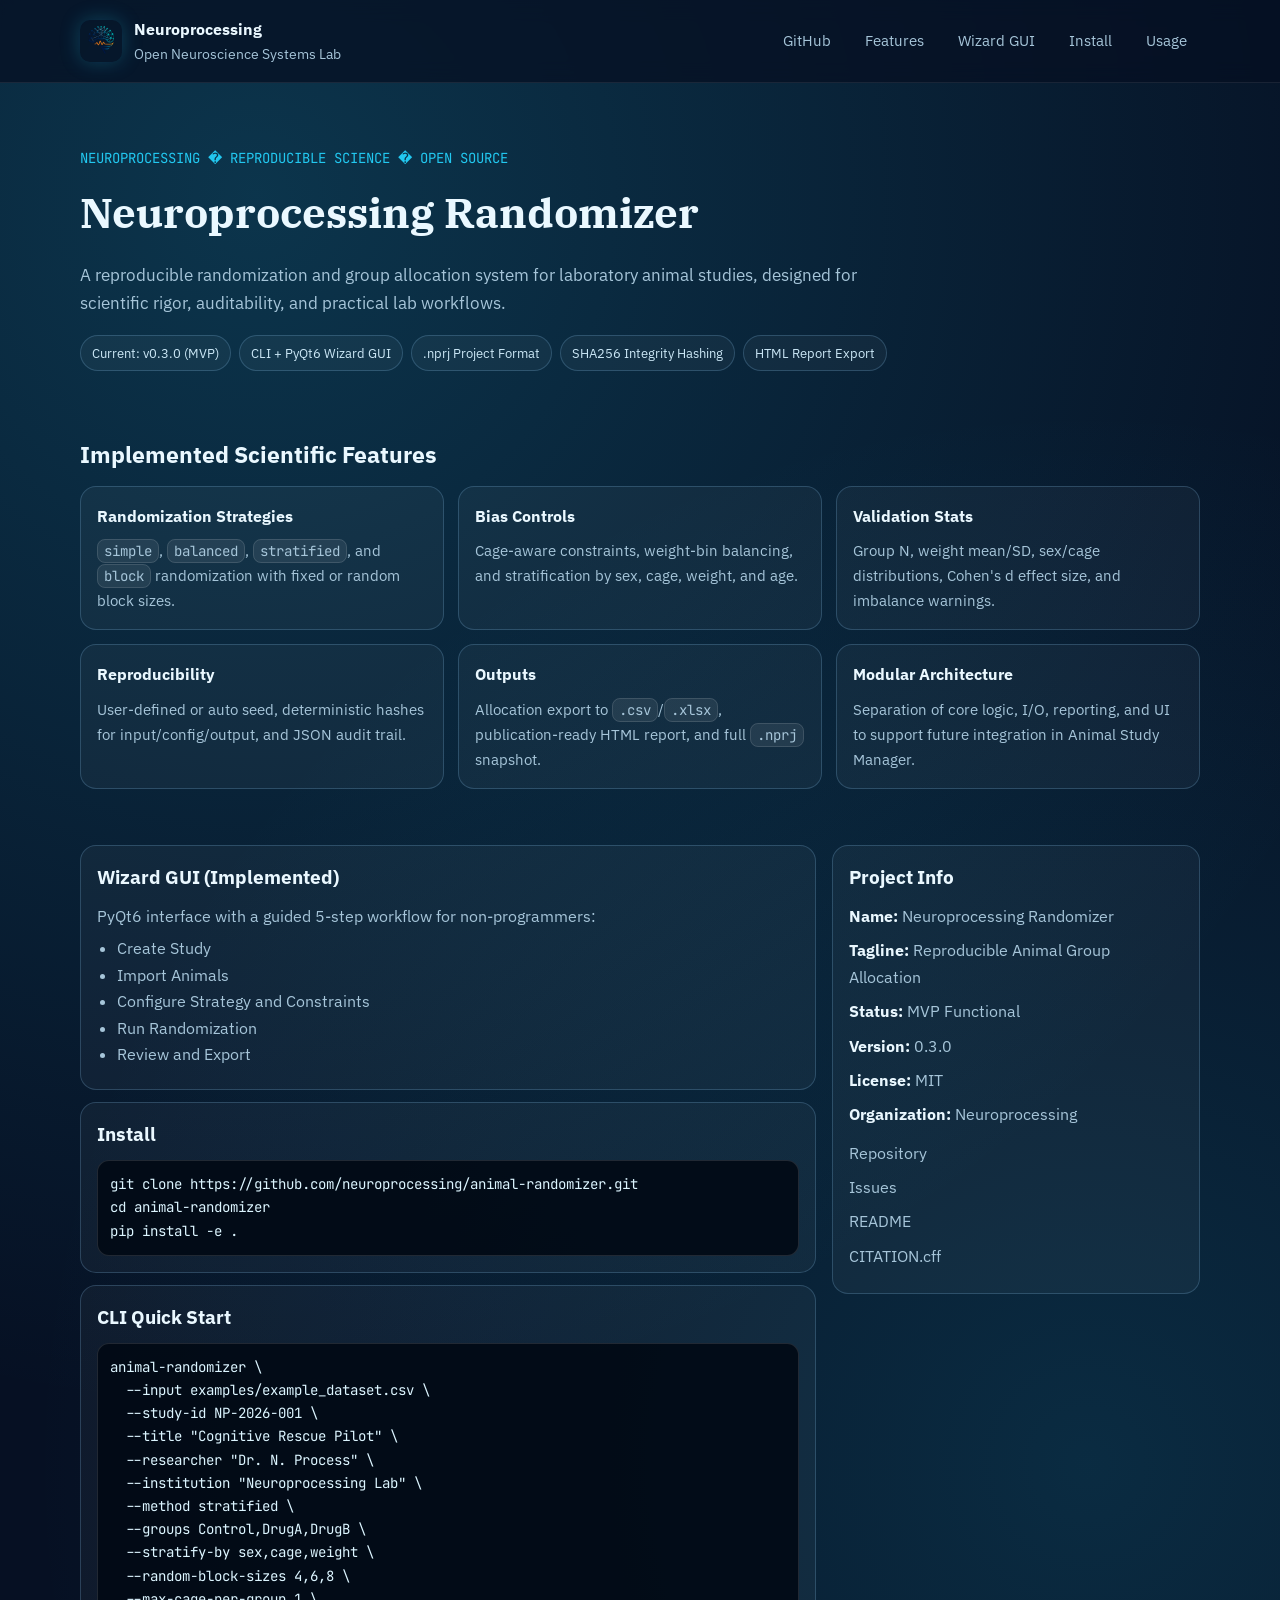
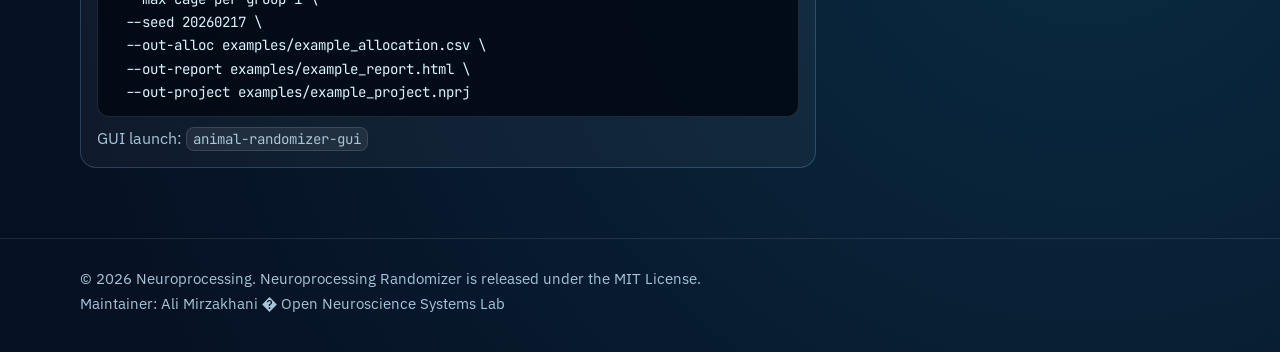
==== commit 718df9f4: "Version: `0.3.0`" ====
--- a/docs/index.html
+++ b/docs/index.html
@@ -2,82 +2,59 @@
 <html lang="en">
 <head>
   <meta charset="UTF-8" />
-  <title>Animal Randomizer | Neuroprocessing</title>
   <meta name="viewport" content="width=device-width, initial-scale=1.0" />
-
-  <meta name="description"
-    content="Animal Randomizer is an open-source tool for reproducible random group assignment in rodent studies. Developed by Neuroprocessing." />
+  <title>Neuroprocessing Randomizer | Neuroprocessing</title>
+  <meta name="description" content="Neuroprocessing Randomizer: reproducible animal group allocation with auditable randomization workflows for laboratory studies." />
 
   <link rel="preconnect" href="https://fonts.googleapis.com" />
   <link rel="preconnect" href="https://fonts.gstatic.com" crossorigin />
-  <link
-    href="https://fonts.googleapis.com/css2?family=IBM+Plex+Sans:wght@400;500;600&family=IBM+Plex+Serif:wght@400;500;600&family=JetBrains+Mono:wght@400;500&display=swap"
-    rel="stylesheet" />
+  <link href="https://fonts.googleapis.com/css2?family=IBM+Plex+Sans:wght@400;500;600;700&family=IBM+Plex+Serif:wght@500;600&family=JetBrains+Mono:wght@400;500&display=swap" rel="stylesheet" />
 
   <style>
     :root {
-      --bg: #05070d;
+      --bg: #061023;
+      --bg-soft: #0c1b34;
       --panel: rgba(255, 255, 255, 0.04);
-      --panel-border: rgba(255, 255, 255, 0.08);
-
-      --text: rgba(255, 255, 255, 0.92);
-      --muted: rgba(255, 255, 255, 0.68);
-      --muted2: rgba(255, 255, 255, 0.50);
-
-      --blue: rgba(0, 200, 255, 0.95);
-      --blue-soft: rgba(0, 200, 255, 0.12);
-      --blue-border: rgba(0, 200, 255, 0.35);
-
+      --panel-border: rgba(130, 186, 230, 0.24);
+      --text: #eaf8ff;
+      --muted: #a6c5d9;
+      --accent: #22c8f0;
+      --accent-soft: rgba(34, 200, 240, 0.18);
       --mono: "JetBrains Mono", monospace;
       --sans: "IBM Plex Sans", sans-serif;
       --serif: "IBM Plex Serif", serif;
     }
 
-    * {
-      margin: 0;
-      padding: 0;
-      box-sizing: border-box;
-    }
+    * { box-sizing: border-box; margin: 0; padding: 0; }
 
     body {
       font-family: var(--sans);
+      color: var(--text);
       background:
-        radial-gradient(circle at 20% 10%, rgba(0, 200, 255, 0.18), transparent 60%),
-        radial-gradient(circle at 80% 70%, rgba(0, 200, 255, 0.10), transparent 55%),
+        radial-gradient(circle at 20% 10%, rgba(34, 200, 240, 0.2), transparent 60%),
+        radial-gradient(circle at 85% 75%, rgba(34, 200, 240, 0.15), transparent 58%),
         var(--bg);
-      color: var(--text);
-      min-height: 100vh;
-      overflow-x: hidden;
-    }
-
-    a {
-      color: inherit;
-      text-decoration: none;
-    }
-
-    .container {
-      width: min(1150px, 92%);
-      margin: 0 auto;
-    }
-
-    /* ==============================
-       HEADER (Like main website)
-    ============================== */
+      line-height: 1.65;
+    }
+
+    a { color: inherit; text-decoration: none; }
+    .container { width: min(1120px, 92%); margin: 0 auto; }
+
     .site-header {
-      padding: 20px 0;
-      border-bottom: 1px solid rgba(255, 255, 255, 0.06);
-      background: rgba(0, 0, 0, 0.25);
-      backdrop-filter: blur(12px);
       position: sticky;
       top: 0;
-      z-index: 999;
+      z-index: 10;
+      backdrop-filter: blur(10px);
+      background: rgba(6, 16, 35, 0.74);
+      border-bottom: 1px solid rgba(255, 255, 255, 0.08);
     }
 
     .header-inner {
       display: flex;
       justify-content: space-between;
       align-items: center;
-      gap: 18px;
+      gap: 16px;
+      padding: 16px 0;
     }
 
     .brand {
@@ -87,689 +64,299 @@
     }
 
     .logo {
-      width: 44px;
-      height: 44px;
-      object-fit: contain;
-      border-radius: 12px;
-      box-shadow: 0 0 22px rgba(0, 200, 255, 0.18);
-    }
-
-    .brand-name {
-      font-weight: 600;
-      font-size: 1.05rem;
-      margin-bottom: 3px;
-      letter-spacing: 0.3px;
-    }
-
-    .brand-subtitle {
-      font-size: 0.9rem;
-      color: var(--muted2);
-    }
-
-    .main-nav {
+      width: 42px;
+      height: 42px;
+      border-radius: 10px;
+      box-shadow: 0 0 20px rgba(34, 200, 240, 0.25);
+    }
+
+    .brand p:first-child { font-weight: 700; }
+    .brand p:last-child { color: var(--muted); font-size: 0.9rem; }
+
+    .nav {
       display: flex;
-      gap: 10px;
       flex-wrap: wrap;
-      align-items: center;
-      justify-content: flex-end;
-    }
-
-    .main-nav a {
-      font-size: 0.95rem;
+      gap: 8px;
+    }
+
+    .nav a {
+      padding: 8px 12px;
+      border-radius: 10px;
       color: var(--muted);
-      padding: 10px 14px;
-      border-radius: 12px;
-      transition: 0.25s;
-    }
-
-    .main-nav a:hover {
+      font-size: 0.93rem;
+      border: 1px solid transparent;
+      transition: 0.2s;
+    }
+
+    .nav a:hover {
       color: var(--text);
-      background: rgba(255, 255, 255, 0.04);
-      box-shadow: 0 0 0 1px rgba(255, 255, 255, 0.06);
-    }
-
-    .nav-cta {
-      background: var(--blue-soft);
-      border: 1px solid var(--blue-border);
-      color: var(--text);
-      font-weight: 500;
-      box-shadow: 0 0 20px rgba(0, 200, 255, 0.14);
-    }
-
-    .nav-cta:hover {
-      background: rgba(0, 200, 255, 0.18);
-      box-shadow: 0 0 28px rgba(0, 200, 255, 0.22);
-    }
-
-    /* ==============================
-       HERO
-    ============================== */
-    .hero {
-      padding: 80px 0 45px;
-    }
-
-    .hero-grid {
-      display: grid;
-      grid-template-columns: 1.45fr 1fr;
-      gap: 26px;
-      align-items: start;
+      border-color: rgba(34, 200, 240, 0.45);
+      background: var(--accent-soft);
+    }
+
+    .hero { padding: 64px 0 36px; }
+
+    .hero h1 {
+      font-family: var(--serif);
+      font-size: clamp(2rem, 3.3vw, 3rem);
+      margin: 8px 0 14px;
     }
 
     .eyebrow {
       font-family: var(--mono);
-      font-size: 0.92rem;
-      color: rgba(0, 200, 255, 0.85);
-      letter-spacing: 0.8px;
-      margin-bottom: 14px;
-    }
-
-    h1 {
-      font-family: var(--serif);
-      font-size: 2.75rem;
-      font-weight: 600;
-      line-height: 1.15;
-      margin-bottom: 16px;
-    }
-
-    .hero-lede {
+      color: var(--accent);
+      font-size: 0.87rem;
+    }
+
+    .lede {
       color: var(--muted);
-      font-size: 1.1rem;
-      line-height: 1.75;
-      margin-bottom: 20px;
-      max-width: 75ch;
-    }
-
-    .badge-row {
+      max-width: 82ch;
+      font-size: 1.05rem;
+    }
+
+    .badges {
+      margin-top: 18px;
       display: flex;
       flex-wrap: wrap;
-      gap: 10px;
-      margin-top: 16px;
-      margin-bottom: 24px;
+      gap: 8px;
     }
 
     .badge {
-      font-size: 0.85rem;
-      padding: 7px 12px;
+      font-size: 0.84rem;
+      border: 1px solid var(--panel-border);
       border-radius: 999px;
-      border: 1px solid rgba(255, 255, 255, 0.10);
-      background: rgba(255, 255, 255, 0.03);
-      color: rgba(255, 255, 255, 0.78);
-      transition: 0.3s;
-    }
-
-    .badge:hover {
-      border-color: rgba(0, 200, 255, 0.45);
-      box-shadow: 0 0 20px rgba(0, 200, 255, 0.18);
-      transform: translateY(-1px);
-    }
-
-    .badge.status {
-      border-color: rgba(0, 255, 140, 0.35);
-      color: rgba(0, 255, 140, 0.85);
-      background: rgba(0, 255, 140, 0.08);
-    }
-
-    .badge.individual {
-      border-color: rgba(140, 160, 255, 0.50);
-      color: rgba(170, 190, 255, 0.92);
-      background: rgba(120, 140, 255, 0.08);
-    }
-
-    .hero-actions {
-      display: flex;
-      flex-wrap: wrap;
-      gap: 12px;
-      margin-top: 18px;
-    }
-
-    .btn {
-      padding: 12px 16px;
-      border-radius: 14px;
-      font-size: 0.95rem;
-      font-weight: 500;
-      border: 1px solid rgba(255, 255, 255, 0.10);
-      background: rgba(255, 255, 255, 0.04);
-      transition: 0.25s;
-      display: inline-flex;
-      align-items: center;
-      gap: 10px;
-    }
-
-    .btn:hover {
-      transform: translateY(-1px);
-      border-color: rgba(0, 200, 255, 0.35);
-      box-shadow: 0 0 22px rgba(0, 200, 255, 0.18);
-    }
-
-    .btn-primary {
-      background: rgba(0, 200, 255, 0.14);
-      border: 1px solid rgba(0, 200, 255, 0.40);
-    }
-
-    /* ==============================
-       PANEL / CARD SYSTEM
-    ============================== */
-    .hero-panel {
-      padding: 20px;
-      border-radius: 18px;
+      padding: 6px 11px;
+      background: var(--panel);
+      color: #cce8f7;
+    }
+
+    .section { padding: 28px 0; }
+
+    .grid {
+      display: grid;
+      gap: 14px;
+      grid-template-columns: repeat(3, 1fr);
+    }
+
+    .card {
+      background: var(--panel);
       border: 1px solid var(--panel-border);
+      border-radius: 16px;
+      padding: 16px;
+    }
+
+    .card h3 { margin-bottom: 8px; font-size: 1.03rem; }
+    .card p { color: var(--muted); font-size: 0.95rem; }
+
+    h2 {
+      margin-bottom: 12px;
+      font-size: 1.45rem;
+    }
+
+    .split {
+      display: grid;
+      grid-template-columns: 2fr 1fr;
+      gap: 16px;
+      align-items: start;
+    }
+
+    .block {
       background: var(--panel);
-      box-shadow: 0 18px 55px rgba(0, 0, 0, 0.22);
-      backdrop-filter: blur(12px);
-      position: relative;
-      overflow: hidden;
-    }
-
-    .hero-panel::before {
-      content: "";
-      position: absolute;
-      inset: -120px;
-      background: radial-gradient(circle, rgba(0, 200, 255, 0.18), transparent 60%);
-      opacity: 0.55;
-      pointer-events: none;
-    }
-
-    .panel-header {
-      display: flex;
-      justify-content: space-between;
-      align-items: center;
+      border: 1px solid var(--panel-border);
+      border-radius: 16px;
+      padding: 16px;
       margin-bottom: 12px;
-      position: relative;
-      z-index: 2;
-    }
-
-    .panel-header strong {
-      font-size: 1.05rem;
-      font-weight: 600;
-    }
-
-    .panel-note {
-      font-size: 0.85rem;
-      color: rgba(255, 255, 255, 0.55);
-      font-family: var(--mono);
-    }
-
-    .signal-list {
-      list-style: none;
-      display: flex;
-      flex-direction: column;
-      gap: 12px;
-      position: relative;
-      z-index: 2;
-    }
-
-    .signal-list li {
-      color: rgba(255, 255, 255, 0.72);
-      font-size: 0.95rem;
-      line-height: 1.5;
-    }
-
-    .signal-list li strong {
-      color: rgba(255, 255, 255, 0.92);
-      font-weight: 600;
-    }
-
-    .section {
-      padding: 45px 0;
-    }
-
-    .section-header {
-      margin-bottom: 18px;
-    }
-
-    .section-header h2 {
-      font-size: 1.45rem;
-      font-weight: 600;
-      margin-bottom: 10px;
-    }
-
-    .section-intro {
-      color: rgba(255, 255, 255, 0.68);
-      line-height: 1.75;
-      max-width: 85ch;
-    }
-
-    .card-grid {
-      display: grid;
-      grid-template-columns: repeat(3, 1fr);
-      gap: 18px;
-      margin-top: 18px;
-    }
-
-    .card {
-      padding: 18px;
-      border-radius: 18px;
-      border: 1px solid rgba(255, 255, 255, 0.10);
-      background: rgba(255, 255, 255, 0.03);
-      transition: 0.25s;
-      position: relative;
-      overflow: hidden;
-    }
-
-    .card:hover {
-      border-color: rgba(0, 200, 255, 0.45);
-      box-shadow: 0 0 24px rgba(0, 200, 255, 0.18);
-      transform: translateY(-2px);
-    }
-
-    .card h3 {
-      font-size: 1.05rem;
-      margin-bottom: 10px;
-      font-weight: 600;
-    }
-
-    .card p {
-      font-size: 0.95rem;
-      color: rgba(255, 255, 255, 0.68);
-      line-height: 1.6;
-      margin-bottom: 12px;
+    }
+
+    .block h3 { margin-bottom: 10px; }
+    .block p, .block li { color: var(--muted); }
+
+    ul {
+      padding-left: 20px;
+      margin: 6px 0;
     }
 
     code {
       font-family: var(--mono);
-      font-size: 0.92rem;
-      padding: 3px 6px;
+      background: rgba(255, 255, 255, 0.07);
+      border: 1px solid rgba(255, 255, 255, 0.12);
       border-radius: 8px;
-      background: rgba(255, 255, 255, 0.05);
-      border: 1px solid rgba(255, 255, 255, 0.08);
+      padding: 2px 6px;
+      font-size: 0.88rem;
     }
 
     pre {
       font-family: var(--mono);
-      font-size: 0.95rem;
-      line-height: 1.7;
-      padding: 18px;
-      border-radius: 18px;
-      border: 1px solid rgba(255, 255, 255, 0.10);
-      background: rgba(0, 0, 0, 0.35);
+      font-size: 0.88rem;
       overflow-x: auto;
-      color: rgba(255, 255, 255, 0.85);
-      margin-top: 14px;
-    }
-
-    /* ==============================
-       DETAILS GRID
-    ============================== */
-    .detail-grid {
-      display: grid;
-      grid-template-columns: 2fr 1fr;
-      gap: 22px;
-      align-items: start;
-      margin-top: 18px;
-    }
-
-    .section-block {
-      margin-top: 18px;
-      padding: 20px;
-      border-radius: 18px;
-      border: 1px solid rgba(255, 255, 255, 0.10);
-      background: rgba(255, 255, 255, 0.02);
-      transition: 0.25s;
-    }
-
-    .section-block:hover {
-      border-color: rgba(0, 200, 255, 0.55);
-      box-shadow: 0 0 0 2px rgba(0, 200, 255, 0.18);
-    }
-
-    .section-block h3 {
-      font-size: 1.2rem;
-      font-weight: 600;
-      margin-bottom: 10px;
-    }
-
-    .section-block p {
-      color: rgba(255, 255, 255, 0.70);
-      line-height: 1.75;
-      max-width: 85ch;
-    }
-
-    .info-box {
-      padding: 18px;
-      border-radius: 18px;
-      border: 1px solid rgba(255, 255, 255, 0.10);
-      background: rgba(255, 255, 255, 0.03);
-      box-shadow: 0 18px 55px rgba(0, 0, 0, 0.20);
-      backdrop-filter: blur(10px);
-    }
-
-    .info-box h3 {
-      margin-top: 0;
-      font-size: 1.05rem;
-      color: white;
-      margin-bottom: 12px;
-    }
-
-    .info-list {
-      list-style: none;
-      display: flex;
-      flex-direction: column;
-      gap: 10px;
-      font-size: 0.95rem;
-      color: rgba(255, 255, 255, 0.78);
-    }
-
-    .info-list li strong {
-      color: rgba(255, 255, 255, 0.92);
-    }
-
-    .mini-links {
-      margin-top: 16px;
-      display: flex;
-      flex-direction: column;
-      gap: 10px;
-    }
-
-    .text-link {
-      font-size: 0.95rem;
-      color: rgba(0, 200, 255, 0.88);
-      font-weight: 500;
-      transition: 0.25s;
-    }
-
-    .text-link:hover {
-      color: rgba(0, 200, 255, 1);
-      text-decoration: underline;
-    }
-
-    /* ==============================
-       FOOTER
-    ============================== */
+      background: rgba(2, 9, 20, 0.9);
+      border: 1px solid rgba(255, 255, 255, 0.12);
+      border-radius: 12px;
+      padding: 12px;
+      margin-top: 8px;
+      color: #dcf5ff;
+    }
+
+    .info-list { list-style: none; padding: 0; }
+    .info-list li { margin-bottom: 8px; color: var(--muted); }
+    .info-list strong { color: var(--text); }
+
     footer {
-      padding: 40px 0;
-      border-top: 1px solid rgba(255, 255, 255, 0.08);
-      color: rgba(255, 255, 255, 0.55);
-      font-size: 0.95rem;
-      margin-top: 50px;
-    }
-
-    /* ==============================
-       FADE-IN
-    ============================== */
-    .fade-in {
-      opacity: 0;
-      transform: translateY(18px);
-      transition: opacity 0.85s ease, transform 0.85s ease;
-    }
-
-    .fade-in.visible {
-      opacity: 1;
-      transform: translateY(0);
-    }
-
-    /* ==============================
-       RESPONSIVE
-    ============================== */
+      margin-top: 30px;
+      padding: 28px 0 36px;
+      border-top: 1px solid rgba(255, 255, 255, 0.1);
+      color: var(--muted);
+      font-size: 0.92rem;
+    }
+
     @media (max-width: 980px) {
-      .hero-grid {
-        grid-template-columns: 1fr;
-      }
-
-      .detail-grid {
-        grid-template-columns: 1fr;
-      }
-
-      .card-grid {
-        grid-template-columns: 1fr;
-      }
-
-      h1 {
-        font-size: 2.2rem;
-      }
-
-      .main-nav {
-        justify-content: flex-start;
-      }
+      .grid { grid-template-columns: 1fr; }
+      .split { grid-template-columns: 1fr; }
+      .header-inner { flex-direction: column; align-items: flex-start; }
     }
   </style>
 </head>
-
 <body>
-
-  <!-- HEADER -->
   <header class="site-header">
     <div class="container header-inner">
-
       <a class="brand" href="https://neuroprocessing.github.io/" target="_blank" aria-label="Neuroprocessing Home">
         <img src="assets/images/Logo.png" alt="Neuroprocessing logo" class="logo" />
         <div>
-          <p class="brand-name">Neuroprocessing</p>
-          <p class="brand-subtitle">Open Neuroscience Systems Lab</p>
+          <p>Neuroprocessing</p>
+          <p>Open Neuroscience Systems Lab</p>
         </div>
       </a>
 
-      <nav class="main-nav" aria-label="Primary">
+      <nav class="nav" aria-label="Primary">
         <a href="https://github.com/neuroprocessing/animal-randomizer" target="_blank">GitHub</a>
-        <a href="https://github.com/neuroprocessing/animal-randomizer/releases" target="_blank">Releases</a>
+        <a href="#features">Features</a>
+        <a href="#wizard">Wizard GUI</a>
         <a href="#install">Install</a>
         <a href="#usage">Usage</a>
-        <a href="#cite">Cite</a>
-        <a href="https://neuroprocessing.github.io/" class="nav-cta" target="_blank">Main Website</a>
       </nav>
-
     </div>
   </header>
 
   <main>
-
-    <!-- HERO -->
     <section class="hero">
-      <div class="container hero-grid">
-
-        <div class="fade-in">
-          <p class="eyebrow">OPEN TOOL • REPRODUCIBLE SCIENCE • NEUROPROCESSING</p>
-
-          <h1>Animal Randomizer</h1>
-
-          <p class="hero-lede">
-            <strong>Animal Randomizer</strong> is a lightweight open-source tool for generating
-            reproducible, transparent, and publication-ready randomization tables for animal experiments
-            (rats/mice). Designed for rodent neuroscience workflows, but applicable to any biomedical research.
-          </p>
-
-          <div class="badge-row">
-            <span class="badge status">Released v0.1.0</span>
-            <span class="badge individual">Individual Project</span>
-            <span class="badge">Rodent Studies</span>
-            <span class="badge">Randomization</span>
-            <span class="badge">CLI</span>
-            <span class="badge">CSV Export</span>
-          </div>
-
-          <div class="hero-actions">
-            <a class="btn btn-primary" href="https://github.com/neuroprocessing/animal-randomizer" target="_blank">
-              View Repository →
-            </a>
-            <a class="btn" href="https://github.com/neuroprocessing/animal-randomizer/releases" target="_blank">
-              Download Release
-            </a>
-            <a class="btn" href="https://github.com/neuroprocessing/animal-randomizer/issues" target="_blank">
-              Report Issue
-            </a>
-          </div>
-        </div>
-
-        <aside class="hero-panel fade-in">
-          <div class="panel-header">
-            <strong>Scientific Motivation</strong>
-            <span class="panel-note">Why it matters</span>
-          </div>
-
-          <ul class="signal-list">
-            <li><strong>Bias reduction:</strong> prevents uncontrolled allocation.</li>
-            <li><strong>Seed reproducibility:</strong> same seed → same random table.</li>
-            <li><strong>Transparent outputs:</strong> suitable for supplementary materials.</li>
-            <li><strong>Lab-friendly:</strong> minimal dependencies, fast CLI workflow.</li>
-            <li><strong>Extensible roadmap:</strong> block and stratified randomization.</li>
-          </ul>
-        </aside>
-
-      </div>
-    </section>
-
-    <!-- DETAILS -->
-    <section class="section">
-      <div class="container detail-grid fade-in">
-
-        <div>
-
-          <div class="section-block">
-            <h3>Overview</h3>
-            <p>
-              Randomization is a core requirement for rigorous experimental design in animal studies.
-              Animal Randomizer provides a reproducible allocation engine for neuroscience experiments
-              using rodents (rats/mice), producing transparent CSV tables that can be archived,
-              shared, and directly included in publications.
-            </p>
-          </div>
-
-          <div class="section-block">
-            <h3>Core Features</h3>
-            <p>
-              The current release supports balanced random assignment across experimental groups,
-              optional custom group names, CSV export, and seed-based reproducibility.
-              All outputs are generated in a clean, auditable format suitable for lab notebooks and reporting.
-            </p>
-          </div>
-
-          <div class="section-block" id="install">
-            <h3>Installation</h3>
-            <pre>
-git clone https://github.com/neuroprocessing/animal-randomizer.git
-cd animal-randomizer
-pip install -r requirements.txt
-            </pre>
-            <p>
-              Future releases will support direct installation via pip.
-            </p>
-          </div>
-
-          <div class="section-block" id="usage">
-            <h3>Quick Start</h3>
-            <pre>
-python -m animal_randomizer.cli --n 24 --groups 2 --seed 42 --out output.csv
-            </pre>
-
-            <pre>
-python -m animal_randomizer.cli --n 30 --groups 3 \
-  --names Control,DrugA,DrugB \
-  --seed 123 \
-  --out study.csv
-            </pre>
-
-            <p>
-              Output files include animal IDs, group labels, random seed, timestamp, and method metadata.
-              This ensures the randomization procedure remains reproducible and fully traceable.
-            </p>
-          </div>
-
-          <div class="section-block" id="cite">
-            <h3>How to Cite</h3>
-            <p>
-              Animal Randomizer includes a <code>CITATION.cff</code> file that enables GitHub to automatically generate
-              BibTeX and other citation formats.
-            </p>
-            <p style="margin-top:10px;">
-              Citation file:
-              <a class="text-link" href="https://github.com/neuroprocessing/animal-randomizer/blob/main/CITATION.cff" target="_blank">
-                View CITATION.cff →
-              </a>
-            </p>
-          </div>
-
-          <div class="section-block">
-            <h3>Roadmap</h3>
-            <p>
-              Planned releases include block randomization, stratified randomization (weight/age/baseline behavior),
-              GUI (PyQt6), Excel export, and PDF reporting tools for ethics submissions and manuscript supplements.
-            </p>
-          </div>
-
-        </div>
-
-        <!-- SIDEBAR -->
-        <aside class="info-box">
-          <h3>Project Info</h3>
-          <ul class="info-list">
-            <li><strong>Status:</strong> Released (v0.1.0)</li>
-            <li><strong>Type:</strong> Individual Project</li>
-            <li><strong>Owner:</strong> Ali Mirzakhani</li>
-            <li><strong>Organization:</strong> Neuroprocessing</li>
-            <li><strong>License:</strong> MIT</li>
-            <li><strong>Target:</strong> Rodent Studies (Rats/Mice)</li>
-          </ul>
-
-          <div class="mini-links">
-            <a class="text-link" href="https://github.com/neuroprocessing/animal-randomizer" target="_blank">
-              View GitHub Repository →
-            </a>
-            <a class="text-link" href="https://github.com/neuroprocessing/animal-randomizer/releases" target="_blank">
-              View Releases →
-            </a>
-            <a class="text-link" href="https://github.com/neuroprocessing/animal-randomizer/issues" target="_blank">
-              Open an Issue →
-            </a>
-            <a class="text-link" href="https://neuroprocessing.github.io/" target="_blank">
-              Neuroprocessing Main Website →
-            </a>
-          </div>
-        </aside>
-
-      </div>
-    </section>
-
-    <!-- FINAL CTA -->
-    <section class="section">
-      <div class="container fade-in">
-        <div class="hero-panel">
-          <div class="panel-header">
-            <strong>Part of Neuroprocessing Open Tools</strong>
-            <span class="panel-note">Open Science</span>
-          </div>
-
-          <ul class="signal-list">
-            <li><strong>Goal:</strong> Standardize reproducible experimental workflows.</li>
-            <li><strong>Next step:</strong> Integration into a full animal study management suite.</li>
-            <li><strong>Open collaboration:</strong> labs, engineers, and neuroscientists welcome.</li>
-          </ul>
-
-          <div class="hero-actions" style="margin-top: 18px;">
-            <a class="btn btn-primary" href="https://github.com/neuroprocessing/animal-randomizer" target="_blank">
-              Contribute on GitHub →
-            </a>
-            <a class="btn" href="https://github.com/neuroprocessing/animal-randomizer/blob/main/README.md" target="_blank">
-              View README
-            </a>
-          </div>
+      <div class="container">
+        <p class="eyebrow">NEUROPROCESSING � REPRODUCIBLE SCIENCE � OPEN SOURCE</p>
+        <h1>Neuroprocessing Randomizer</h1>
+        <p class="lede">
+          A reproducible randomization and group allocation system for laboratory animal studies,
+          designed for scientific rigor, auditability, and practical lab workflows.
+        </p>
+        <div class="badges">
+          <span class="badge">Current: v0.3.0 (MVP)</span>
+          <span class="badge">CLI + PyQt6 Wizard GUI</span>
+          <span class="badge">.nprj Project Format</span>
+          <span class="badge">SHA256 Integrity Hashing</span>
+          <span class="badge">HTML Report Export</span>
         </div>
       </div>
     </section>
 
+    <section id="features" class="section">
+      <div class="container">
+        <h2>Implemented Scientific Features</h2>
+        <div class="grid">
+          <article class="card">
+            <h3>Randomization Strategies</h3>
+            <p><code>simple</code>, <code>balanced</code>, <code>stratified</code>, and <code>block</code> randomization with fixed or random block sizes.</p>
+          </article>
+          <article class="card">
+            <h3>Bias Controls</h3>
+            <p>Cage-aware constraints, weight-bin balancing, and stratification by sex, cage, weight, and age.</p>
+          </article>
+          <article class="card">
+            <h3>Validation Stats</h3>
+            <p>Group N, weight mean/SD, sex/cage distributions, Cohen's d effect size, and imbalance warnings.</p>
+          </article>
+          <article class="card">
+            <h3>Reproducibility</h3>
+            <p>User-defined or auto seed, deterministic hashes for input/config/output, and JSON audit trail.</p>
+          </article>
+          <article class="card">
+            <h3>Outputs</h3>
+            <p>Allocation export to <code>.csv</code>/<code>.xlsx</code>, publication-ready HTML report, and full <code>.nprj</code> snapshot.</p>
+          </article>
+          <article class="card">
+            <h3>Modular Architecture</h3>
+            <p>Separation of core logic, I/O, reporting, and UI to support future integration in Animal Study Manager.</p>
+          </article>
+        </div>
+      </div>
+    </section>
+
+    <section id="wizard" class="section">
+      <div class="container split">
+        <div>
+          <div class="block">
+            <h3>Wizard GUI (Implemented)</h3>
+            <p>PyQt6 interface with a guided 5-step workflow for non-programmers:</p>
+            <ul>
+              <li>Create Study</li>
+              <li>Import Animals</li>
+              <li>Configure Strategy and Constraints</li>
+              <li>Run Randomization</li>
+              <li>Review and Export</li>
+            </ul>
+          </div>
+          <div class="block" id="install">
+            <h3>Install</h3>
+            <pre>git clone https://github.com/neuroprocessing/animal-randomizer.git
+cd animal-randomizer
+pip install -e .</pre>
+          </div>
+          <div class="block" id="usage">
+            <h3>CLI Quick Start</h3>
+            <pre>animal-randomizer \
+  --input examples/example_dataset.csv \
+  --study-id NP-2026-001 \
+  --title "Cognitive Rescue Pilot" \
+  --researcher "Dr. N. Process" \
+  --institution "Neuroprocessing Lab" \
+  --method stratified \
+  --groups Control,DrugA,DrugB \
+  --stratify-by sex,cage,weight \
+  --random-block-sizes 4,6,8 \
+  --max-cage-per-group 1 \
+  --seed 20260217 \
+  --out-alloc examples/example_allocation.csv \
+  --out-report examples/example_report.html \
+  --out-project examples/example_project.nprj</pre>
+            <p style="margin-top:8px;">GUI launch: <code>animal-randomizer-gui</code></p>
+          </div>
+        </div>
+
+        <aside class="block">
+          <h3>Project Info</h3>
+          <ul class="info-list">
+            <li><strong>Name:</strong> Neuroprocessing Randomizer</li>
+            <li><strong>Tagline:</strong> Reproducible Animal Group Allocation</li>
+            <li><strong>Status:</strong> MVP Functional</li>
+            <li><strong>Version:</strong> 0.3.0</li>
+            <li><strong>License:</strong> MIT</li>
+            <li><strong>Organization:</strong> Neuroprocessing</li>
+          </ul>
+          <ul class="info-list" style="margin-top:12px;">
+            <li><a href="https://github.com/neuroprocessing/animal-randomizer" target="_blank">Repository</a></li>
+            <li><a href="https://github.com/neuroprocessing/animal-randomizer/issues" target="_blank">Issues</a></li>
+            <li><a href="https://github.com/neuroprocessing/animal-randomizer/blob/main/README.md" target="_blank">README</a></li>
+            <li><a href="https://github.com/neuroprocessing/animal-randomizer/blob/main/CITATION.cff" target="_blank">CITATION.cff</a></li>
+          </ul>
+        </aside>
+      </div>
+    </section>
   </main>
 
   <footer>
     <div class="container">
       <p>
-        © 2026 Neuroprocessing | Animal Randomizer is released under the MIT License.
-        <br />
-        Maintainer: Ali Mirzakhani • Open Neuroscience Systems Lab
+        &copy; 2026 Neuroprocessing. Neuroprocessing Randomizer is released under the MIT License.
+        <br />Maintainer: Ali Mirzakhani � Open Neuroscience Systems Lab
       </p>
     </div>
   </footer>
-
-  <script>
-    const fadeElements = document.querySelectorAll(".fade-in");
-
-    const observer = new IntersectionObserver((entries) => {
-      entries.forEach(entry => {
-        if (entry.isIntersecting) {
-          entry.target.classList.add("visible");
-        }
-      });
-    }, { threshold: 0.12 });
-
-    fadeElements.forEach(el => observer.observe(el));
-  </script>
-
 </body>
 </html>
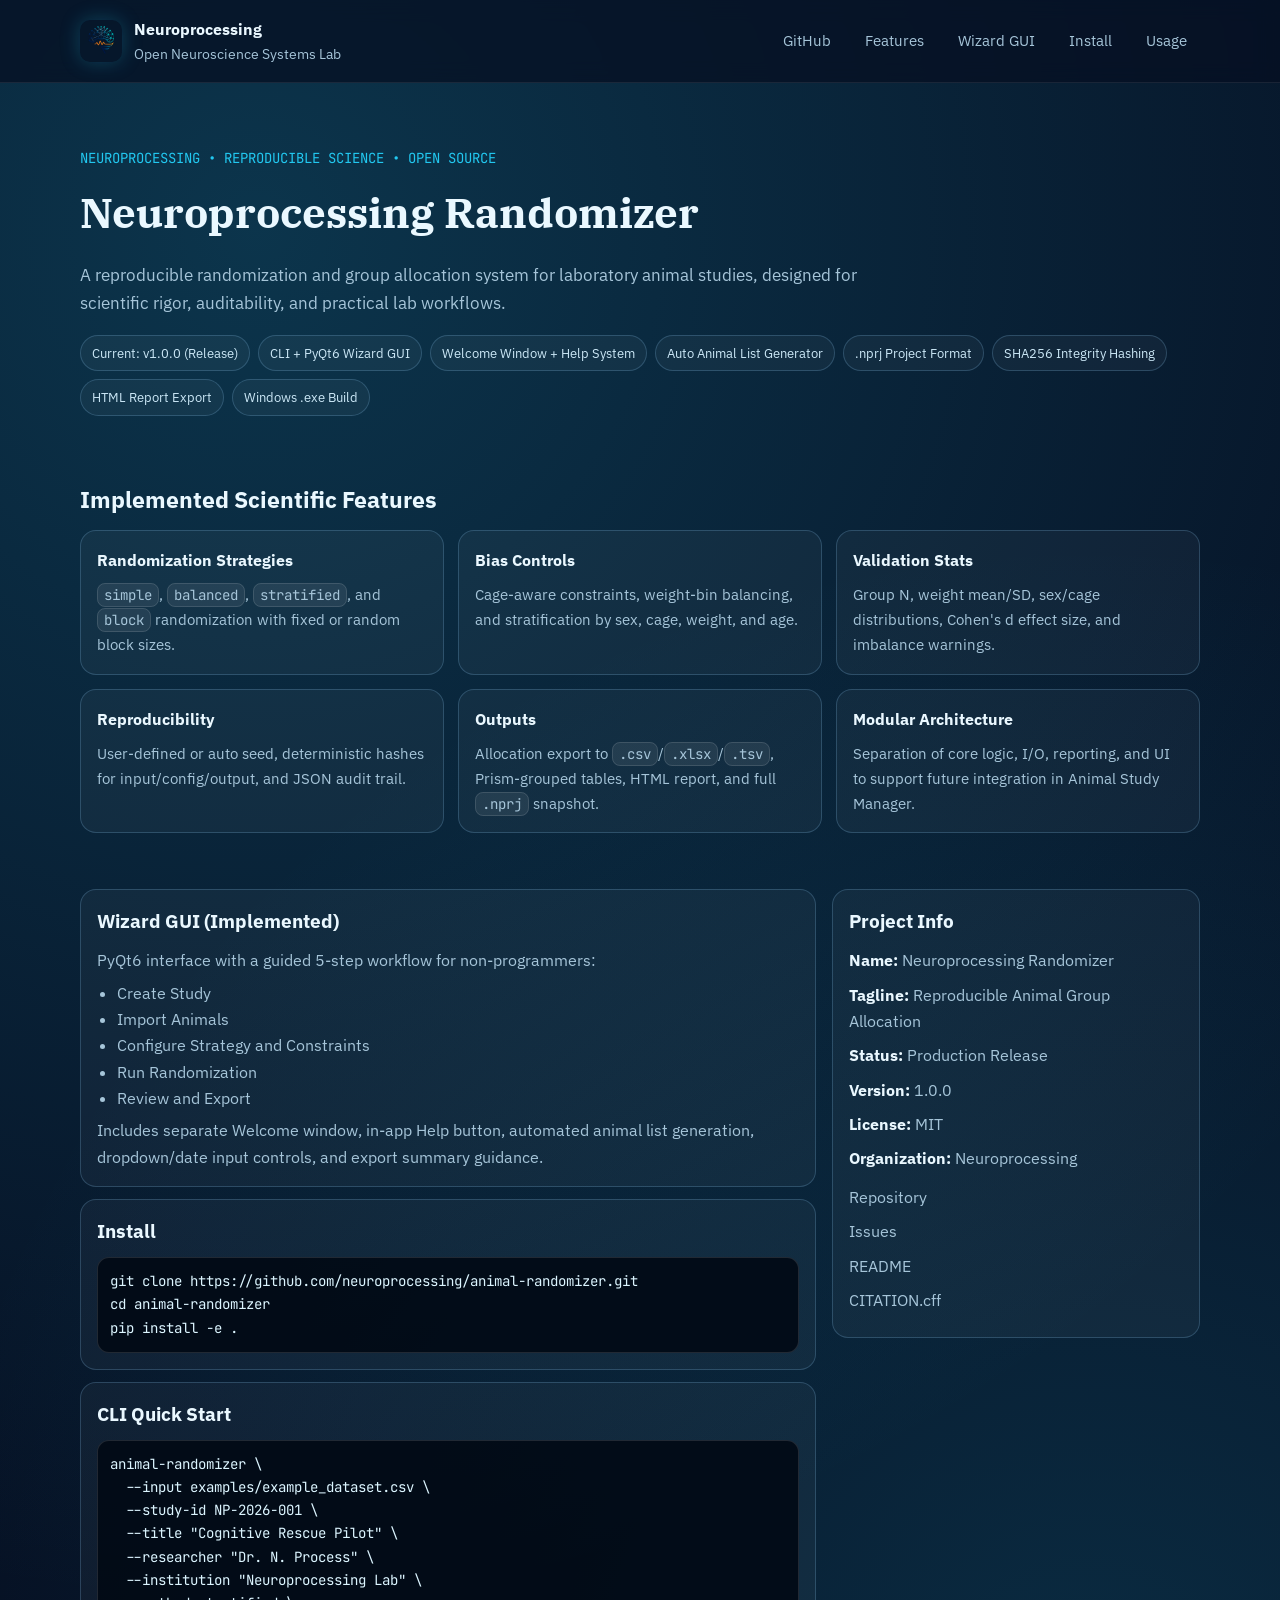
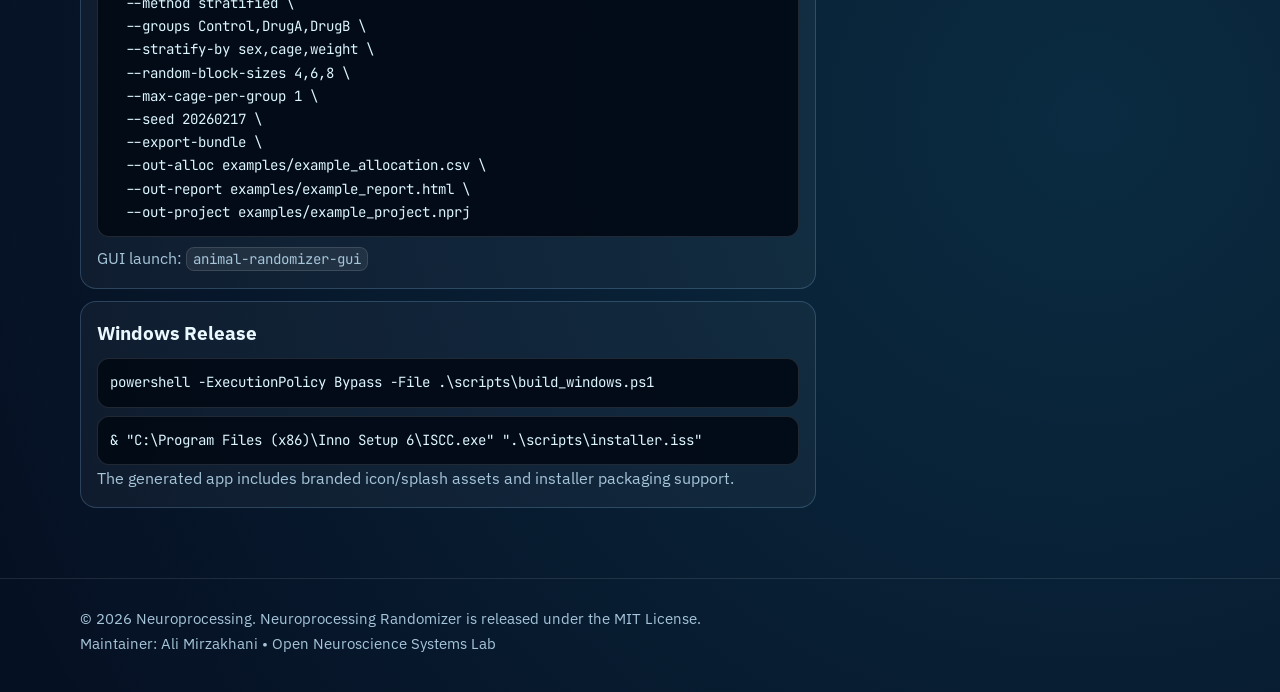
==== commit 2306aeae: "release 1.0.0" ====
--- a/docs/index.html
+++ b/docs/index.html
@@ -1,4 +1,4 @@
-<!DOCTYPE html>
+﻿<!DOCTYPE html>
 <html lang="en">
 <head>
   <meta charset="UTF-8" />
@@ -240,18 +240,21 @@
   <main>
     <section class="hero">
       <div class="container">
-        <p class="eyebrow">NEUROPROCESSING � REPRODUCIBLE SCIENCE � OPEN SOURCE</p>
+        <p class="eyebrow">NEUROPROCESSING • REPRODUCIBLE SCIENCE • OPEN SOURCE</p>
         <h1>Neuroprocessing Randomizer</h1>
         <p class="lede">
           A reproducible randomization and group allocation system for laboratory animal studies,
           designed for scientific rigor, auditability, and practical lab workflows.
         </p>
         <div class="badges">
-          <span class="badge">Current: v0.3.0 (MVP)</span>
+          <span class="badge">Current: v1.0.0 (Release)</span>
           <span class="badge">CLI + PyQt6 Wizard GUI</span>
+          <span class="badge">Welcome Window + Help System</span>
+          <span class="badge">Auto Animal List Generator</span>
           <span class="badge">.nprj Project Format</span>
           <span class="badge">SHA256 Integrity Hashing</span>
           <span class="badge">HTML Report Export</span>
+          <span class="badge">Windows .exe Build</span>
         </div>
       </div>
     </section>
@@ -278,7 +281,7 @@
           </article>
           <article class="card">
             <h3>Outputs</h3>
-            <p>Allocation export to <code>.csv</code>/<code>.xlsx</code>, publication-ready HTML report, and full <code>.nprj</code> snapshot.</p>
+            <p>Allocation export to <code>.csv</code>/<code>.xlsx</code>/<code>.tsv</code>, Prism-grouped tables, HTML report, and full <code>.nprj</code> snapshot.</p>
           </article>
           <article class="card">
             <h3>Modular Architecture</h3>
@@ -301,6 +304,7 @@
               <li>Run Randomization</li>
               <li>Review and Export</li>
             </ul>
+            <p>Includes separate Welcome window, in-app Help button, automated animal list generation, dropdown/date input controls, and export summary guidance.</p>
           </div>
           <div class="block" id="install">
             <h3>Install</h3>
@@ -322,11 +326,18 @@
   --random-block-sizes 4,6,8 \
   --max-cage-per-group 1 \
   --seed 20260217 \
+  --export-bundle \
   --out-alloc examples/example_allocation.csv \
   --out-report examples/example_report.html \
   --out-project examples/example_project.nprj</pre>
             <p style="margin-top:8px;">GUI launch: <code>animal-randomizer-gui</code></p>
           </div>
+          <div class="block">
+            <h3>Windows Release</h3>
+            <pre>powershell -ExecutionPolicy Bypass -File .\scripts\build_windows.ps1</pre>
+            <pre>& "C:\Program Files (x86)\Inno Setup 6\ISCC.exe" ".\scripts\installer.iss"</pre>
+            <p>The generated app includes branded icon/splash assets and installer packaging support.</p>
+          </div>
         </div>
 
         <aside class="block">
@@ -334,8 +345,8 @@
           <ul class="info-list">
             <li><strong>Name:</strong> Neuroprocessing Randomizer</li>
             <li><strong>Tagline:</strong> Reproducible Animal Group Allocation</li>
-            <li><strong>Status:</strong> MVP Functional</li>
-            <li><strong>Version:</strong> 0.3.0</li>
+            <li><strong>Status:</strong> Production Release</li>
+            <li><strong>Version:</strong> 1.0.0</li>
             <li><strong>License:</strong> MIT</li>
             <li><strong>Organization:</strong> Neuroprocessing</li>
           </ul>
@@ -354,9 +365,11 @@
     <div class="container">
       <p>
         &copy; 2026 Neuroprocessing. Neuroprocessing Randomizer is released under the MIT License.
-        <br />Maintainer: Ali Mirzakhani � Open Neuroscience Systems Lab
+        <br />Maintainer: Ali Mirzakhani • Open Neuroscience Systems Lab
       </p>
     </div>
   </footer>
 </body>
 </html>
+
+
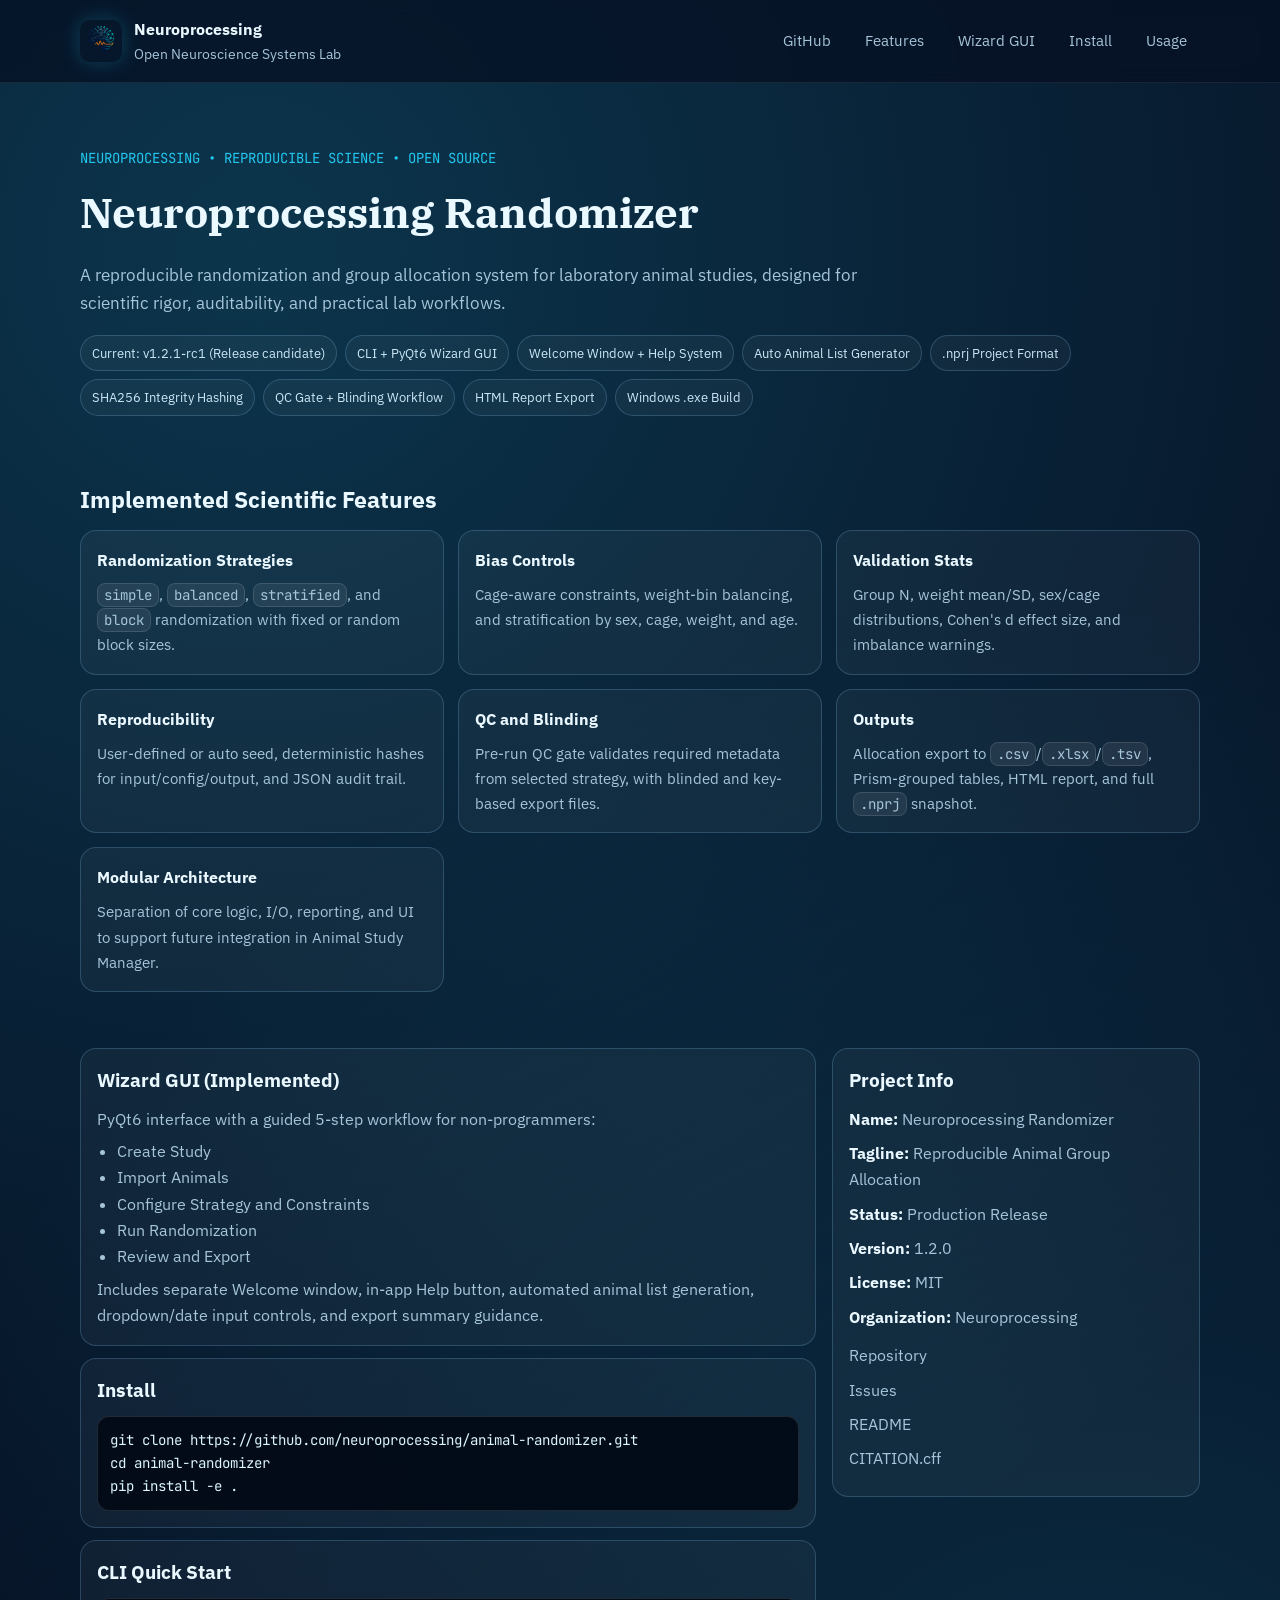
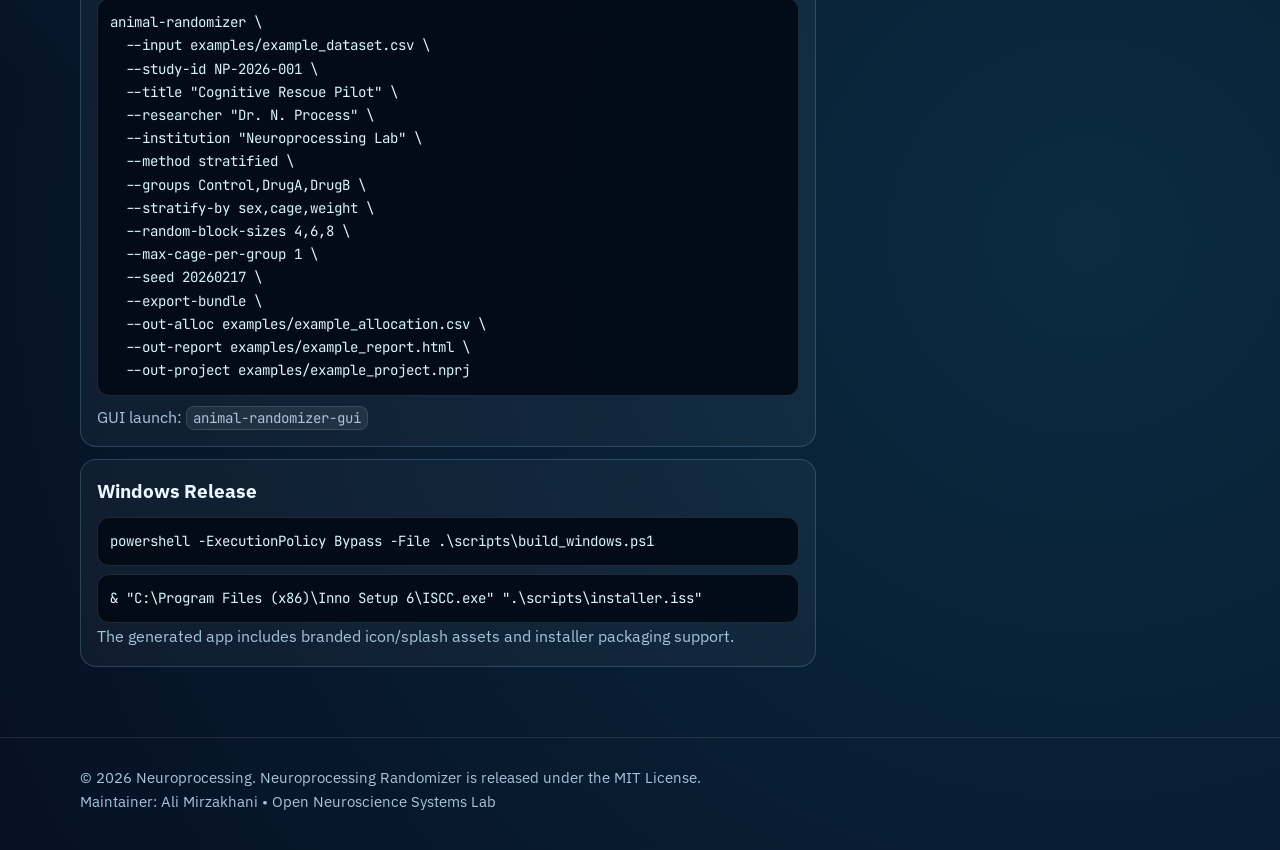
==== commit 12da0651: "Update Animal Randomizer to v1.2.1-rc1 Integrate the locally prepared v1.2.1-rc1 release candidate, " ====
--- a/docs/index.html
+++ b/docs/index.html
@@ -247,12 +247,13 @@
           designed for scientific rigor, auditability, and practical lab workflows.
         </p>
         <div class="badges">
-          <span class="badge">Current: v1.0.0 (Release)</span>
+          <span class="badge">Current: v1.2.1-rc1 (Release candidate)</span>
           <span class="badge">CLI + PyQt6 Wizard GUI</span>
           <span class="badge">Welcome Window + Help System</span>
           <span class="badge">Auto Animal List Generator</span>
           <span class="badge">.nprj Project Format</span>
           <span class="badge">SHA256 Integrity Hashing</span>
+          <span class="badge">QC Gate + Blinding Workflow</span>
           <span class="badge">HTML Report Export</span>
           <span class="badge">Windows .exe Build</span>
         </div>
@@ -278,6 +279,10 @@
           <article class="card">
             <h3>Reproducibility</h3>
             <p>User-defined or auto seed, deterministic hashes for input/config/output, and JSON audit trail.</p>
+          </article>
+          <article class="card">
+            <h3>QC and Blinding</h3>
+            <p>Pre-run QC gate validates required metadata from selected strategy, with blinded and key-based export files.</p>
           </article>
           <article class="card">
             <h3>Outputs</h3>
@@ -346,7 +351,7 @@
             <li><strong>Name:</strong> Neuroprocessing Randomizer</li>
             <li><strong>Tagline:</strong> Reproducible Animal Group Allocation</li>
             <li><strong>Status:</strong> Production Release</li>
-            <li><strong>Version:</strong> 1.0.0</li>
+            <li><strong>Version:</strong> 1.2.0</li>
             <li><strong>License:</strong> MIT</li>
             <li><strong>Organization:</strong> Neuroprocessing</li>
           </ul>
